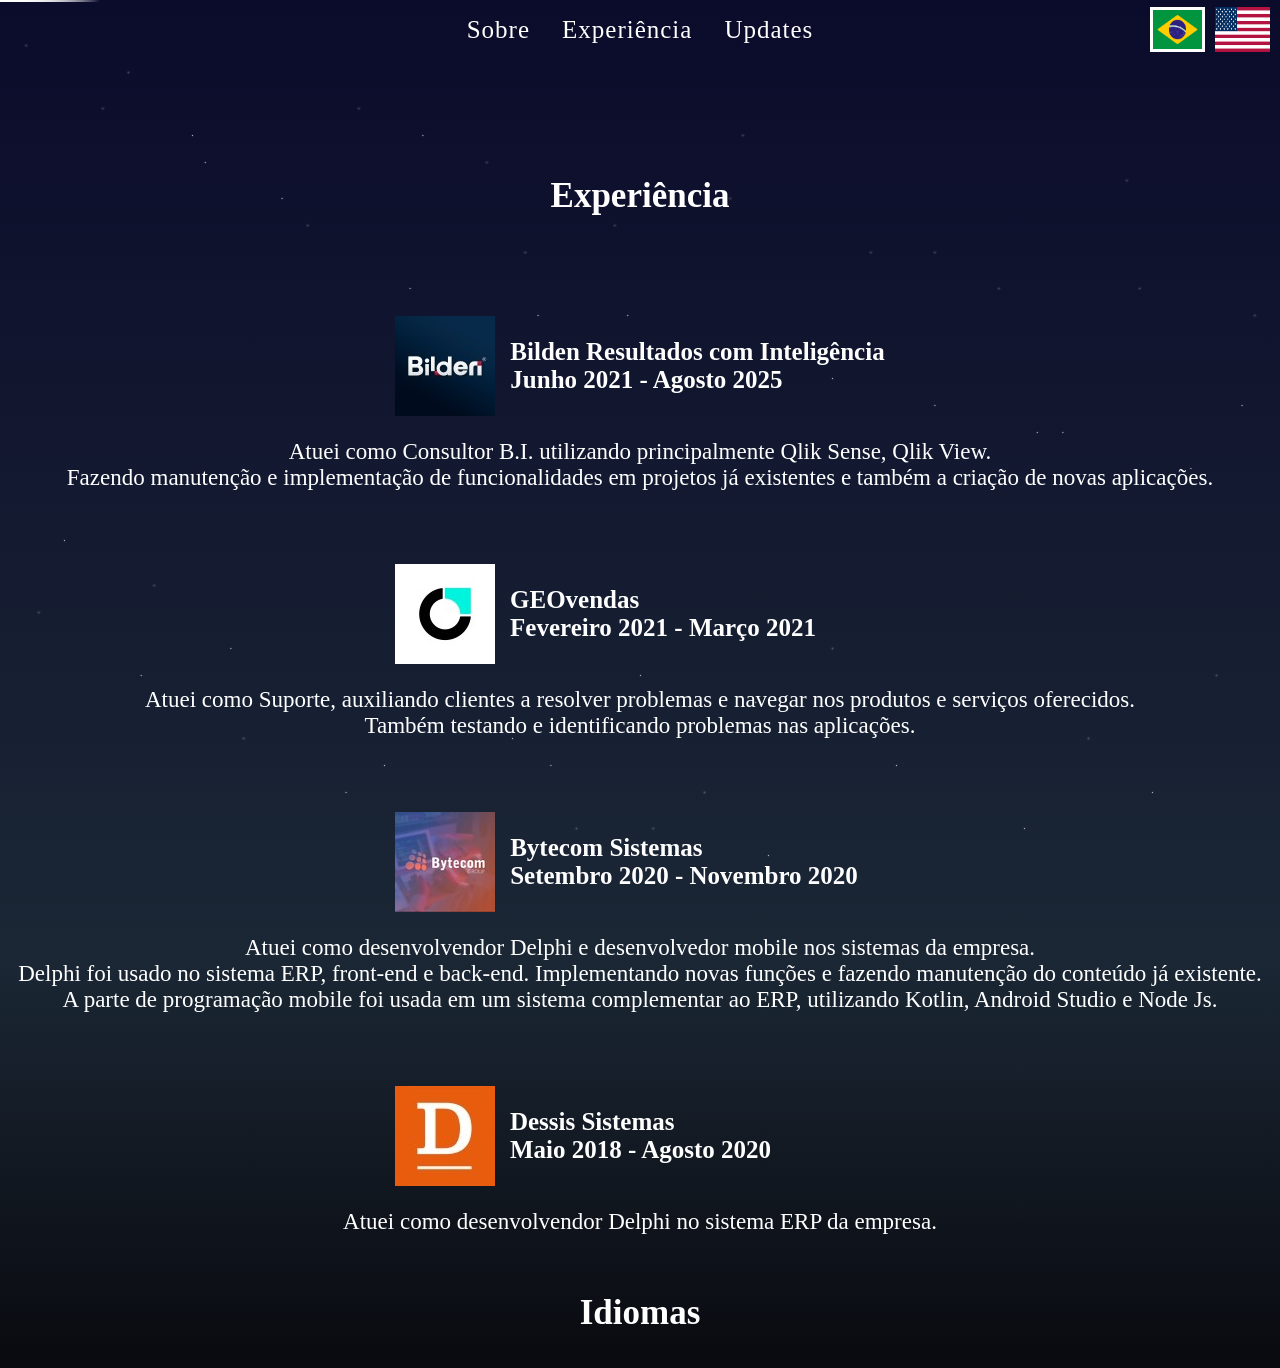
==== Experience.html @ 4275b3f9 "Ajustando nomenclaturas, implementando funções, ajuste de tradução" ====
<!DOCTYPE html>
<html lang="en">
<head>
    <meta charset="UTF-8">
    <meta name="viewport" content="width=device-width, initial-scale=1.0">
    <link rel="stylesheet" href="src/css/Main.css">
    <title>Experience</title>
</head>
<body class="ExperienceBody">
    <div class="Site">
        <div class="stars"></div>
        <div class="shooting-star"></div>
        <div class="shooting-star"></div>
        <div class="shooting-star"></div>
        <div class="shooting-star"></div>
        <div class="shooting-star"></div>
        
        <header class="ExperienceHeader">
            <div class="ExperienceMenu">
                <!-- Somente em TESTES usar o nome do arquivo.HTML -->
                <!-- Em PRD usar ./ para o index e ./Nome para os demais -->
                <div class="IndexTxtMenu"> <a href="./"> Sobre </a> </div>
                <div class="IndexTxtMenu"> <a href="./Experience.html"> Experiência </a> </div>
                <div class="IndexTxtMenu"> <a> Updates </a> </div>
            </div>
            <div class="IconContainer">
            <input type="image" src="images/BrasilIcon.png" onclick="setLanguage('pt')" class="MenuIcon" id="BrazilIcon"/>
            <input type="image" src="images/EUAIcon.png" onclick="setLanguage('en')" class="MenuIcon" id="UsaIcon"/>
            </div>
        </header>

        <main class="ExperienceMain">
            <div class="ExperienceTitle-P"> <p> Experiência </p> </div>
            <div class="ExperienceBildenContainer">
                <div class="ImageBilden"> <img src="images/BildenNegociosLogo.jpg" alt="Logo empresa Bilden"></div>
                <div class="TextBilden"> Bilden Resultados com Inteligência <br>
                    Junho 2021 - Agosto 2025
                </div>
            </div>
            <div class="InfoBildenContainer">
                <p> 
                    Atuei como Consultor B.I. utilizando principalmente Qlik Sense, Qlik View. <br>
                    Fazendo manutenção e implementação de funcionalidades em projetos já existentes e também a criação de novas aplicações.
                </p>
            </div>

            <div class="ExperienceGEOvendasContainer">
                <div class="ImageGEOvendas"> <img src="images/GEOvendas.jpg" alt="Logo empresa IbTech"> </div>
                <div class="TextGEOvendas"> GEOvendas <br>
                    Fevereiro 2021 - Março 2021
                </div>
            </div>
            <div class="InfoGEOvendasContainer">
                <p>
                    Atuei como Suporte, auxiliando clientes a resolver problemas e navegar nos produtos e serviços oferecidos. <br>
                    Também testando e identificando problemas nas aplicações.
                </p>
            </div>

            <div class="ExperienceBytecomContainer">
                <div class="ImageBytecom"> <img src="images/BytecomLogo.jpg" alt="Logo empresa Bytecom sistemas"> </div>
                <div class="TextBytecom"> Bytecom Sistemas <br>
                    Setembro 2020 - Novembro 2020
                </div>
            </div>
            <div class="InfoBytecomContainer">
                <p>
                    Atuei como desenvolvendor Delphi e desenvolvedor mobile nos sistemas da empresa. <br>
                    Delphi foi usado no sistema ERP, front-end e back-end. Implementando novas funções e fazendo manutenção do conteúdo já existente. <br>
                    A parte de programação mobile foi usada em um sistema complementar ao ERP, utilizando Kotlin, Android Studio e Node Js.
                </p>
            </div>

            <div class="ExperienceDessisContainer">
                <div class="ImageDessis"> <img src="images/DessisLogo.jpg" alt="Logo empresa Dessis sistemas"> </div>
                <div class="TextDessis"> Dessis Sistemas <br>
                    Maio 2018 - Agosto 2020
                </div>
            </div>
            <div class="InfoDessisContainer">
                <p>
                    Atuei como desenvolvendor Delphi no sistema ERP da empresa. <br>
                </p>
            </div>

            <div class="ExperienceTitle-P"> <p> Idiomas </p> </div>

        </main>
        <script src="Functions.js"></script>
    </div>
</body>
</html>
---- src/css/Main.css ----
*{
  box-sizing: border-box;
  border: 0;
  padding: 0;
  outline: 0;
}

.Site {
    min-height: 100dvh;
    display: grid;
    grid-template-rows: auto 1fr auto;
    grid-template-columns: minmax(0, 1fr);
}

.IndexBody {
    min-height: 100vh;
    background: linear-gradient(to bottom, #0b0b2b, #1b2735 70%, #090a0f);
    margin: 0;
    padding: 0;
    overflow: hidden;
}

.stars {
  width: 1px;
  height: 1px;
  position: absolute;
  background: white;
  box-shadow: 2vw 5vh 2px white, 10vw 8vh 2px white, 15vw 15vh 1px white,
    22vw 22vh 1px white, 28vw 12vh 2px white, 32vw 32vh 1px white,
    38vw 18vh 2px white, 42vw 35vh 1px white, 48vw 25vh 2px white,
    53vw 42vh 1px white, 58vw 15vh 2px white, 63vw 38vh 1px white,
    68vw 28vh 2px white, 73vw 45vh 1px white, 78vw 32vh 2px white,
    83vw 48vh 1px white, 88vw 20vh 2px white, 93vw 52vh 1px white,
    98vw 35vh 2px white, 5vw 60vh 1px white, 12vw 65vh 2px white,
    18vw 72vh 1px white, 25vw 78vh 2px white, 30vw 85vh 1px white,
    35vw 68vh 2px white, 40vw 82vh 1px white, 45vw 92vh 2px white,
    50vw 75vh 1px white, 55vw 88vh 2px white, 60vw 95vh 1px white,
    65vw 72vh 2px white, 70vw 85vh 1px white, 75vw 78vh 2px white,
    80vw 92vh 1px white, 85vw 82vh 2px white, 90vw 88vh 1px white,
    95vw 75vh 2px white;
  animation: twinkle 8s infinite linear;
}

.shooting-star {
  position: absolute;
  width: 100px;
  height: 2px;
  background: linear-gradient(90deg, white, transparent);
  animation: shoot 3s infinite ease-in;
}

.shooting-star:nth-child(1) {
  top: 20%;
  left: -100px;
  animation-delay: 0s;
}

.shooting-star:nth-child(2) {
  top: 35%;
  left: -100px;
  animation-delay: 1s;
}

.shooting-star:nth-child(3) {
  top: 50%;
  left: -100px;
  animation-delay: 2s;
}

@keyframes twinkle {
  0%,
  100% {
    opacity: 0.8;
  }
  50% {
    opacity: 0.4;
  }
}

@keyframes shoot {
  0% {
    transform: translateX(0) translateY(0) rotate(25deg);
    opacity: 1;
  }
  100% {
    transform: translateX(120vw) translateY(50vh) rotate(25deg);
    opacity: 0;
  }
}

/* Additional twinkling stars with different animation timing */
.stars::after {
  content: "";
  position: absolute;
  width: 1px;
  height: 1px;
  background: white;
  box-shadow: 8vw 12vh 2px white, 16vw 18vh 1px white, 24vw 25vh 2px white,
    33vw 15vh 1px white, 41vw 28vh 2px white, 49vw 35vh 1px white,
    57vw 22vh 2px white, 65vw 42vh 1px white, 73vw 28vh 2px white,
    81vw 48vh 1px white, 89vw 32vh 2px white, 97vw 45vh 1px white,
    3vw 68vh 2px white, 11vw 75vh 1px white, 19vw 82vh 2px white,
    27vw 88vh 1px white, 35vw 72vh 2px white, 43vw 85vh 1px white,
    51vw 92vh 2px white, 59vw 78vh 1px white;
  animation: twinkle 6s infinite linear reverse;
}

.IndexMenu {
    display: flex;
    justify-content: center;
    column-gap: 2px;
    height: 100%;
    margin-top: 0px;
    font-family: Georgia, 'Times New Roman', Times, serif;
}

a {
  text-decoration: none;
  color: white;
}

.IndexTxtMenu {
    color: white;
    font-weight: 500;
    font-size: 25px;
    margin-top: auto;
    margin-bottom: auto;
    letter-spacing: 1px;
    padding: 15px;
    position: relative;
    line-height: 1.2;
}

.IndexTxtMenu::after,
.IndexTxtMenu::before {
  content: '';
  position: absolute;
  width: 100%;
  height: 2px;
  background: linear-gradient(to right, #fff, #fff);
  bottom: 5px;
  left: 0;
  transform: scaleX(0);
  transform-origin: right;
  transition: transform 0.4s ease-out;
}

.IndexTxtMenu::before {
  top: 5px;
  transform-origin: left;
}

.IndexTxtMenu:hover::after,
.IndexTxtMenu:hover::before {
  transform: scaleX(1);
}

.IconContainer {
  display: flex;
  justify-content: flex-end;
  margin-top: -49px;
}

.MenuIcon {
  height: 45px;
  width: 55px;
  margin-right: 10px;
}

.IndexTxtMain {
    color: white;
    text-align: center;
}

.IndexMain {
  margin-top: 85px;
}

.IndexP-Name {
  font-size: 35px;
  font-weight: bold;
  font-family: Georgia, 'Times New Roman', Times, serif;
}

.IndexP-About {
  font-size: 25px;
  font-family: Georgia, 'Times New Roman', Times, serif;
}

.pre-line-text {
  white-space: pre-line;
}

.BorderLangIcon {
  border: 3px solid white;
}

@keyframes neonFlicker {
  0%, 100% {
    text-shadow: 0 0 5px white, 0 0 10px white, 0 0 15px gray, 0 0 20px gray, 0 0 25px gray, 0 0 30px gray, 0 0 35px gray;
  }
  50% {
    text-shadow: 0 0 5px white, 0 0 10px white, 0 0 15px gray, 0 0 20px gray, 0 0 25px gray, 0 0 30px gray, 0 0 35px gray, 0 0 40px gray, 0 0 50px gray, 0 0 75px gray;
  }
}

.IndexTxtFooter {
    display: flex;
    justify-content: center;
    color: white;
    font-weight: 500;
    font-size: 16px;
    letter-spacing: 1px;
    padding: 2px;
    font-family: Georgia, 'Times New Roman', Times, serif;
}

/* Experience */

.ExperienceBody {
    min-height: 100vh;
    background: linear-gradient(to bottom, #0b0b2b, #1b2735 70%, #090a0f);
    margin: 0;
    padding: 0;
    overflow-y: scroll;
    overflow-x: hidden;
}

.ExperienceMenu {
    display: flex;
    justify-content: center;
    column-gap: 2px;
    height: 100%;
    margin-top: 0px;
    font-family: Georgia, 'Times New Roman', Times, serif;
}

.ExperienceMain {
  margin-top: 85px;
}

.ExperienceTxtMain {
    color: white;
    text-align: center;
}

.ExperienceTitle-P {
  color: white;
  text-align: center;
  font-size: 35px;
  font-weight: bold;
  font-family: Georgia, 'Times New Roman', Times, serif;
}

.ExperienceBildenContainer {
  display: flex;
  justify-content: center;
  height: 100px;
  margin-top: 100px;
}

.ImageBilden {
  margin-right: 15px;
}

.TextBilden {
  color: white;
  font-size: 25px;
  font-weight: bold;
  align-self: center;
}

.InfoBildenContainer {
  color: white;
  display: flex;
  justify-content: center;
  font-size: 23px;
  text-align: center;
}

.ExperienceGEOvendasContainer {
  display: flex;
  justify-content: center;
  height: 100px;
  margin-top: 50px;
}

.ImageGEOvendas {
  margin-right: 15px;
  margin-left: -69px;
}

.TextGEOvendas {
  color: white;
  font-size: 25px;
  font-weight: bold;
  align-self: center;
}

.InfoGEOvendasContainer {
  color: white;
  display: flex;
  justify-content: center;
  font-size: 23px;
  text-align: center;
}

.ExperienceBytecomContainer {
  display: flex;
  justify-content: center;
  height: 100px;
  margin-top: 50px;
}

.ImageBytecom {
  margin-right: 15px;
  margin-left: -27px;
}

.TextBytecom {
  color: white;
  font-size: 25px;
  font-weight: bold;
  align-self: center;
}

.InfoBytecomContainer {
  color: white;
  display: flex;
  justify-content: center;
  font-size: 23px;
  text-align: center;
}

.ExperienceDessisContainer {
  display: flex;
  justify-content: center;
  height: 100px;
  margin-top: 50px; 
}

.ImageDessis {
  margin-right: 15px;
  margin-left: -114px;
}

.TextDessis {
  color: white;
  font-size: 25px;
  font-weight: bold;
  align-self: center; 
}

.InfoDessisContainer {
  color: white;
  display: flex;
  justify-content: center;
  font-size: 23px;
  text-align: center;
}
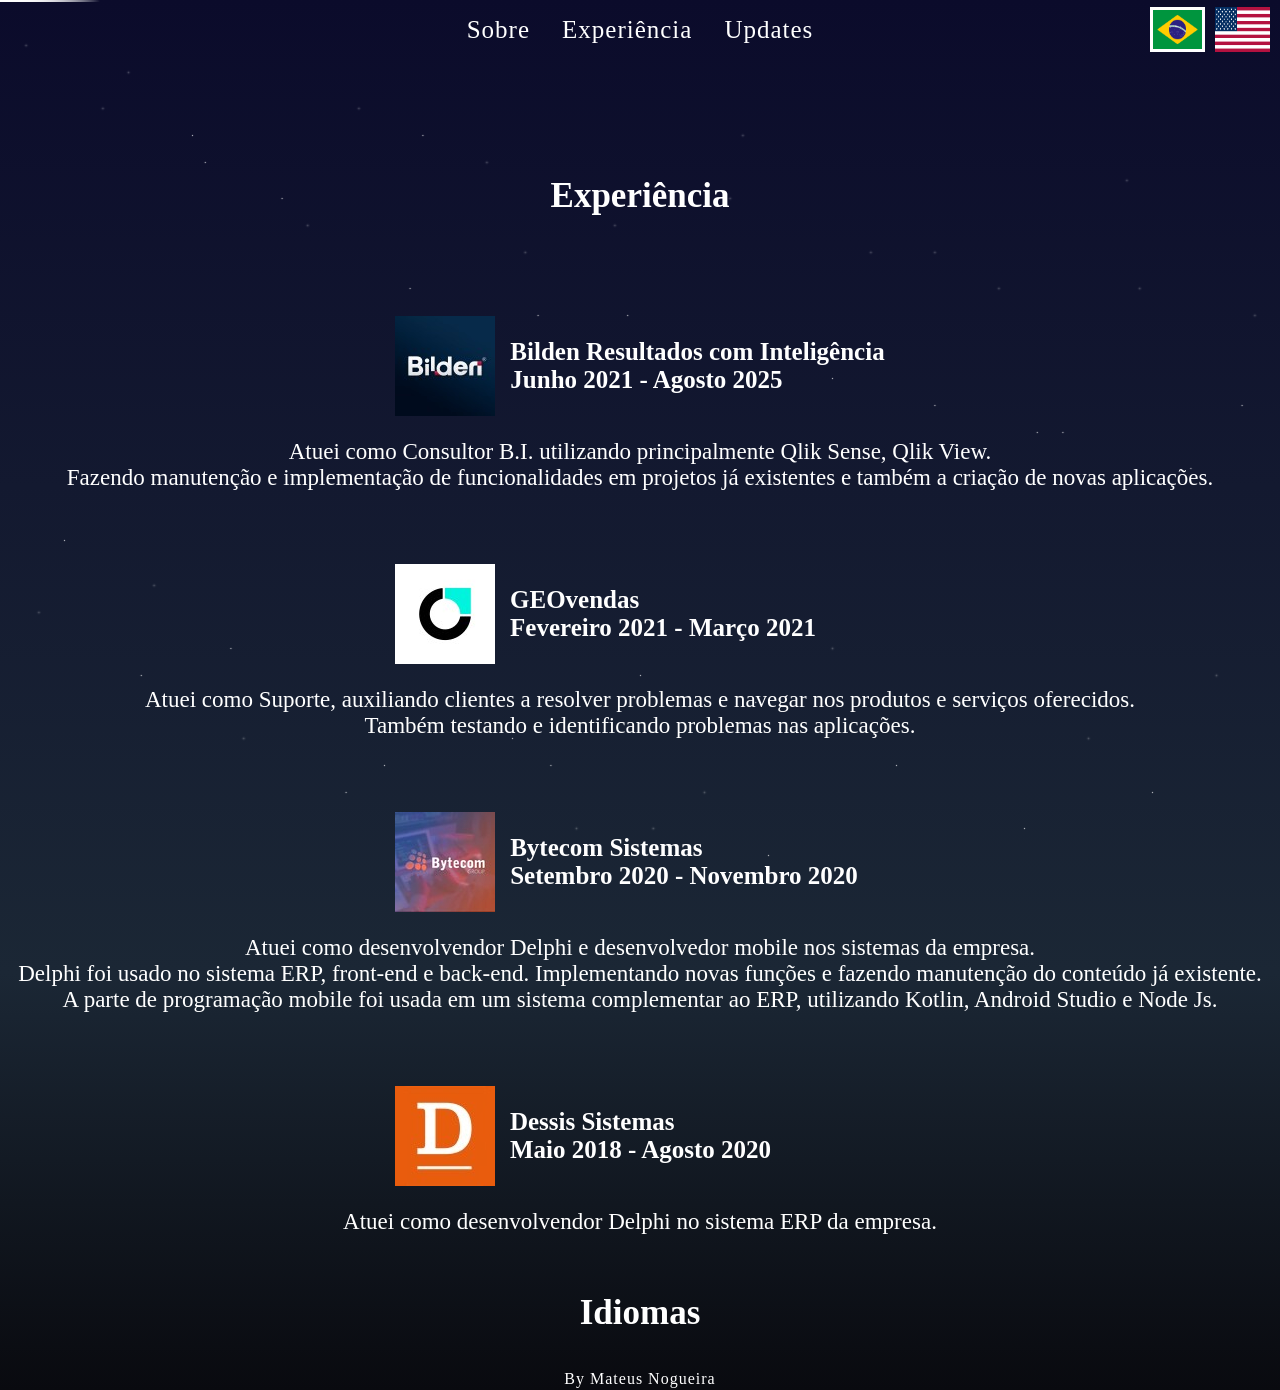
==== commit 71a01c97: "Inclusão nova página, pequenos ajustes gerais" ====
--- a/Experience.html
+++ b/Experience.html
@@ -21,7 +21,7 @@
                 <!-- Em PRD usar ./ para o index e ./Nome para os demais -->
                 <div class="IndexTxtMenu"> <a href="./"> Sobre </a> </div>
                 <div class="IndexTxtMenu"> <a href="./Experience.html"> Experiência </a> </div>
-                <div class="IndexTxtMenu"> <a> Updates </a> </div>
+                <div class="IndexTxtMenu"> <a href="./Updates.html"> Updates </a> </div>
             </div>
             <div class="IconContainer">
             <input type="image" src="images/BrasilIcon.png" onclick="setLanguage('pt')" class="MenuIcon" id="BrazilIcon"/>
@@ -86,6 +86,11 @@
             <div class="ExperienceTitle-P"> <p> Idiomas </p> </div>
 
         </main>
+
+        <footer class="IndexFooter">
+            <div class="IndexTxtFooter"> By Mateus Nogueira </div>
+        </footer>
+
         <script src="Functions.js"></script>
     </div>
 </body>
--- a/src/css/Main.css
+++ b/src/css/Main.css
@@ -357,4 +357,23 @@
   justify-content: center;
   font-size: 23px;
   text-align: center;
+}
+
+/* Updates */
+
+.UpdatesBody {
+    min-height: 100vh;
+    background: linear-gradient(to bottom, #0b0b2b, #1b2735 70%, #090a0f);
+    margin: 0;
+    padding: 0;
+    overflow: hidden;
+}
+
+.UpdatesMenu {
+    justify-content: center;
+    column-gap: 2px;
+    height: 100%;
+    margin-top: 0px;
+    font-family: Georgia, 'Times New Roman', Times, serif;
+    display: flex;
 }
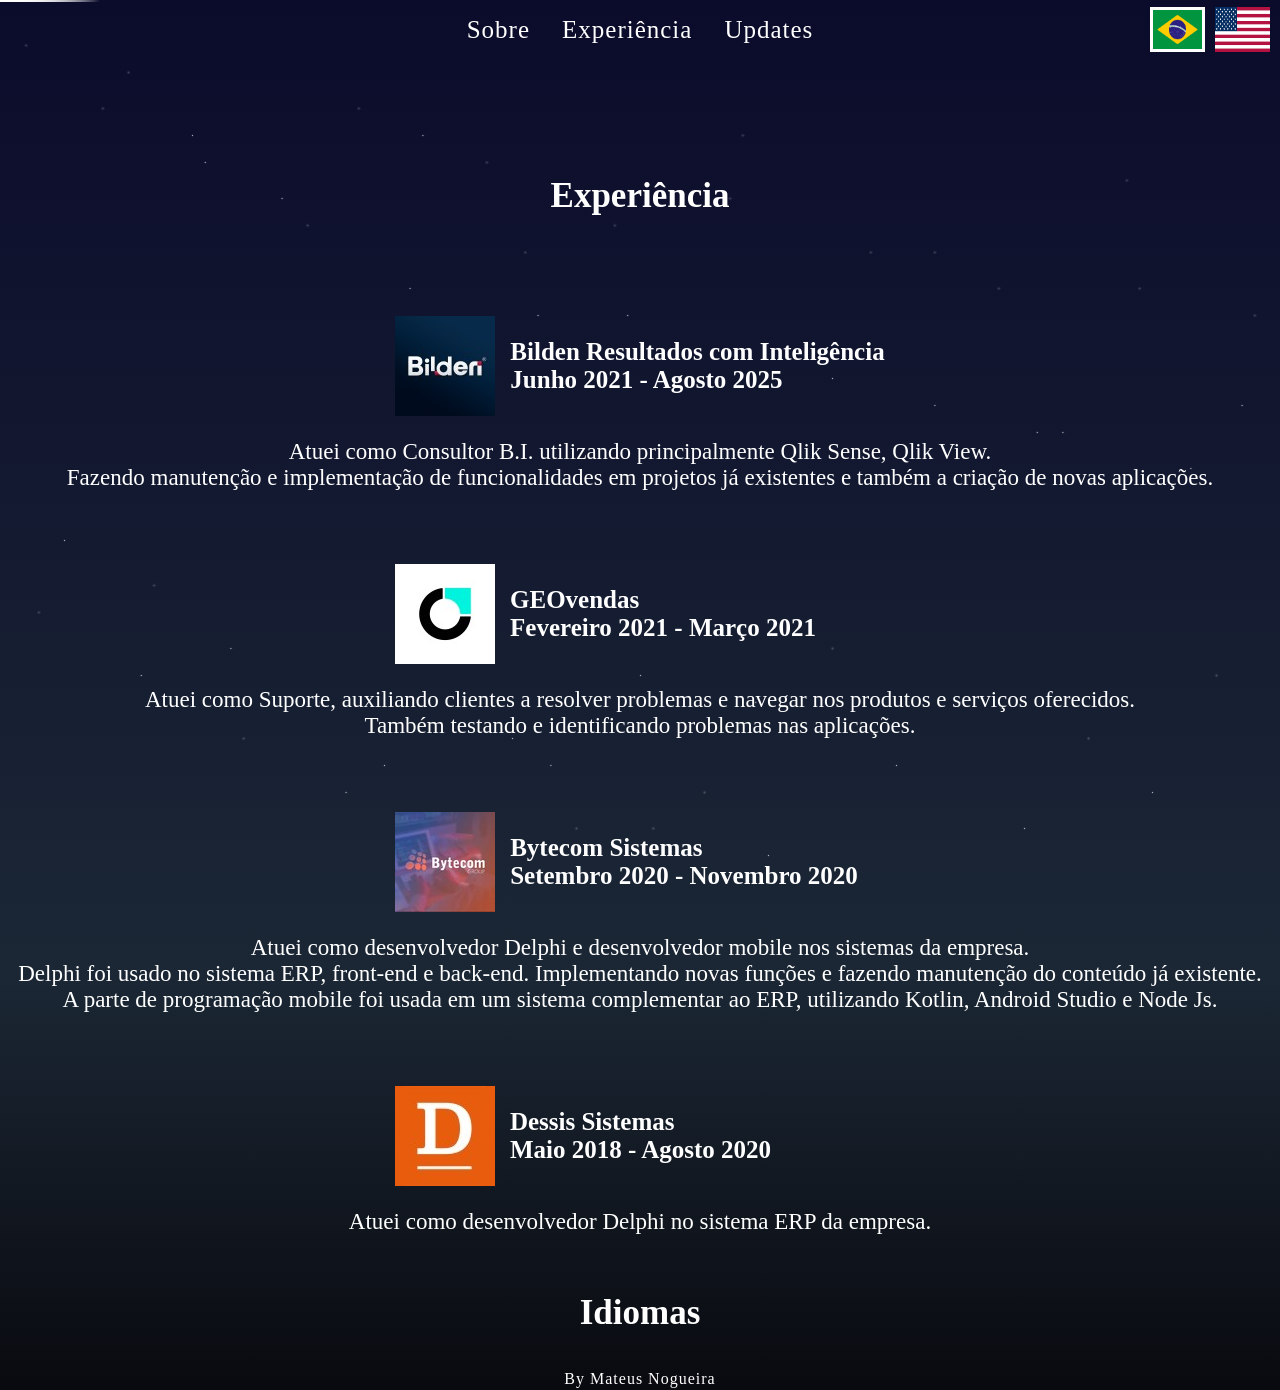
==== commit 772bef68: "Ajustes textos, ajuste traduções, redução de código" ====
--- a/Experience.html
+++ b/Experience.html
@@ -19,21 +19,21 @@
             <div class="ExperienceMenu">
                 <!-- Somente em TESTES usar o nome do arquivo.HTML -->
                 <!-- Em PRD usar ./ para o index e ./Nome para os demais -->
-                <div class="IndexTxtMenu"> <a href="./"> Sobre </a> </div>
-                <div class="IndexTxtMenu"> <a href="./Experience.html"> Experiência </a> </div>
-                <div class="IndexTxtMenu"> <a href="./Updates.html"> Updates </a> </div>
+                <div class="IndexTxtMenu"> <a data-i18n="index.abouttxt" href="./"></a> </div>
+                <div class="IndexTxtMenu"> <a data-i18n="index.experiencetxt" href="./Experience.html"></a> </div>
+                <div class="IndexTxtMenu"> <a data-i18n="index.updatestxt" href="./Updates.html"></a> </div>
             </div>
             <div class="IconContainer">
-            <input type="image" src="images/BrasilIcon.png" onclick="setLanguage('pt')" class="MenuIcon" id="BrazilIcon"/>
+            <input type="image" src="images/BrasilIcon.png" onclick="setLanguage('ptbr')" class="MenuIcon" id="BrazilIcon"/>
             <input type="image" src="images/EUAIcon.png" onclick="setLanguage('en')" class="MenuIcon" id="UsaIcon"/>
             </div>
         </header>
 
         <main class="ExperienceMain">
-            <div class="ExperienceTitle-P"> <p> Experiência </p> </div>
+            <div class="ExperienceTitle-P"> <p data-i18n="index.experiencetxt"></p> </div>
             <div class="ExperienceBildenContainer">
                 <div class="ImageBilden"> <img src="images/BildenNegociosLogo.jpg" alt="Logo empresa Bilden"></div>
-                <div class="TextBilden"> Bilden Resultados com Inteligência <br>
+                <div class="TextExperiences"> Bilden Resultados com Inteligência <br>
                     Junho 2021 - Agosto 2025
                 </div>
             </div>
@@ -46,7 +46,7 @@
 
             <div class="ExperienceGEOvendasContainer">
                 <div class="ImageGEOvendas"> <img src="images/GEOvendas.jpg" alt="Logo empresa IbTech"> </div>
-                <div class="TextGEOvendas"> GEOvendas <br>
+                <div class="TextExperiences"> GEOvendas <br>
                     Fevereiro 2021 - Março 2021
                 </div>
             </div>
@@ -59,13 +59,13 @@
 
             <div class="ExperienceBytecomContainer">
                 <div class="ImageBytecom"> <img src="images/BytecomLogo.jpg" alt="Logo empresa Bytecom sistemas"> </div>
-                <div class="TextBytecom"> Bytecom Sistemas <br>
+                <div class="TextExperiences"> Bytecom Sistemas <br>
                     Setembro 2020 - Novembro 2020
                 </div>
             </div>
             <div class="InfoBytecomContainer">
                 <p>
-                    Atuei como desenvolvendor Delphi e desenvolvedor mobile nos sistemas da empresa. <br>
+                    Atuei como desenvolvedor Delphi e desenvolvedor mobile nos sistemas da empresa. <br>
                     Delphi foi usado no sistema ERP, front-end e back-end. Implementando novas funções e fazendo manutenção do conteúdo já existente. <br>
                     A parte de programação mobile foi usada em um sistema complementar ao ERP, utilizando Kotlin, Android Studio e Node Js.
                 </p>
@@ -73,13 +73,13 @@
 
             <div class="ExperienceDessisContainer">
                 <div class="ImageDessis"> <img src="images/DessisLogo.jpg" alt="Logo empresa Dessis sistemas"> </div>
-                <div class="TextDessis"> Dessis Sistemas <br>
+                <div class="TextExperiences"> Dessis Sistemas <br>
                     Maio 2018 - Agosto 2020
                 </div>
             </div>
             <div class="InfoDessisContainer">
                 <p>
-                    Atuei como desenvolvendor Delphi no sistema ERP da empresa. <br>
+                    Atuei como desenvolvedor Delphi no sistema ERP da empresa. <br>
                 </p>
             </div>
 
--- a/src/css/Main.css
+++ b/src/css/Main.css
@@ -24,20 +24,20 @@
   width: 1px;
   height: 1px;
   position: absolute;
-  background: white;
-  box-shadow: 2vw 5vh 2px white, 10vw 8vh 2px white, 15vw 15vh 1px white,
-    22vw 22vh 1px white, 28vw 12vh 2px white, 32vw 32vh 1px white,
-    38vw 18vh 2px white, 42vw 35vh 1px white, 48vw 25vh 2px white,
-    53vw 42vh 1px white, 58vw 15vh 2px white, 63vw 38vh 1px white,
-    68vw 28vh 2px white, 73vw 45vh 1px white, 78vw 32vh 2px white,
-    83vw 48vh 1px white, 88vw 20vh 2px white, 93vw 52vh 1px white,
-    98vw 35vh 2px white, 5vw 60vh 1px white, 12vw 65vh 2px white,
-    18vw 72vh 1px white, 25vw 78vh 2px white, 30vw 85vh 1px white,
-    35vw 68vh 2px white, 40vw 82vh 1px white, 45vw 92vh 2px white,
-    50vw 75vh 1px white, 55vw 88vh 2px white, 60vw 95vh 1px white,
-    65vw 72vh 2px white, 70vw 85vh 1px white, 75vw 78vh 2px white,
-    80vw 92vh 1px white, 85vw 82vh 2px white, 90vw 88vh 1px white,
-    95vw 75vh 2px white;
+  background: #fff;
+  box-shadow: 2vw 5vh 2px #fff, 10vw 8vh 2px #fff, 15vw 15vh 1px #fff,
+    22vw 22vh 1px #fff, 28vw 12vh 2px #fff, 32vw 32vh 1px #fff,
+    38vw 18vh 2px #fff, 42vw 35vh 1px #fff, 48vw 25vh 2px #fff,
+    53vw 42vh 1px #fff, 58vw 15vh 2px #fff, 63vw 38vh 1px #fff,
+    68vw 28vh 2px #fff, 73vw 45vh 1px #fff, 78vw 32vh 2px #fff,
+    83vw 48vh 1px #fff, 88vw 20vh 2px #fff, 93vw 52vh 1px #fff,
+    98vw 35vh 2px #fff, 5vw 60vh 1px #fff, 12vw 65vh 2px #fff,
+    18vw 72vh 1px #fff, 25vw 78vh 2px #fff, 30vw 85vh 1px #fff,
+    35vw 68vh 2px #fff, 40vw 82vh 1px #fff, 45vw 92vh 2px #fff,
+    50vw 75vh 1px #fff, 55vw 88vh 2px #fff, 60vw 95vh 1px #fff,
+    65vw 72vh 2px #fff, 70vw 85vh 1px #fff, 75vw 78vh 2px #fff,
+    80vw 92vh 1px #fff, 85vw 82vh 2px #fff, 90vw 88vh 1px #fff,
+    95vw 75vh 2px #fff;
   animation: twinkle 8s infinite linear;
 }
 
@@ -45,7 +45,7 @@
   position: absolute;
   width: 100px;
   height: 2px;
-  background: linear-gradient(90deg, white, transparent);
+  background: linear-gradient(90deg, #fff, transparent);
   animation: shoot 3s infinite ease-in;
 }
 
@@ -94,14 +94,14 @@
   position: absolute;
   width: 1px;
   height: 1px;
-  background: white;
-  box-shadow: 8vw 12vh 2px white, 16vw 18vh 1px white, 24vw 25vh 2px white,
-    33vw 15vh 1px white, 41vw 28vh 2px white, 49vw 35vh 1px white,
-    57vw 22vh 2px white, 65vw 42vh 1px white, 73vw 28vh 2px white,
-    81vw 48vh 1px white, 89vw 32vh 2px white, 97vw 45vh 1px white,
-    3vw 68vh 2px white, 11vw 75vh 1px white, 19vw 82vh 2px white,
-    27vw 88vh 1px white, 35vw 72vh 2px white, 43vw 85vh 1px white,
-    51vw 92vh 2px white, 59vw 78vh 1px white;
+  background: #fff;
+  box-shadow: 8vw 12vh 2px #fff, 16vw 18vh 1px #fff, 24vw 25vh 2px #fff,
+    33vw 15vh 1px #fff, 41vw 28vh 2px #fff, 49vw 35vh 1px #fff,
+    57vw 22vh 2px #fff, 65vw 42vh 1px #fff, 73vw 28vh 2px #fff,
+    81vw 48vh 1px #fff, 89vw 32vh 2px #fff, 97vw 45vh 1px #fff,
+    3vw 68vh 2px #fff, 11vw 75vh 1px #fff, 19vw 82vh 2px #fff,
+    27vw 88vh 1px #fff, 35vw 72vh 2px #fff, 43vw 85vh 1px #fff,
+    51vw 92vh 2px #fff, 59vw 78vh 1px #fff;
   animation: twinkle 6s infinite linear reverse;
 }
 
@@ -116,11 +116,11 @@
 
 a {
   text-decoration: none;
-  color: white;
+  color: #fff;
 }
 
 .IndexTxtMenu {
-    color: white;
+    color: #fff;
     font-weight: 500;
     font-size: 25px;
     margin-top: auto;
@@ -168,7 +168,7 @@
 }
 
 .IndexTxtMain {
-    color: white;
+    color: #fff;
     text-align: center;
 }
 
@@ -192,22 +192,22 @@
 }
 
 .BorderLangIcon {
-  border: 3px solid white;
+  border: 3px solid #fff;
 }
 
 @keyframes neonFlicker {
   0%, 100% {
-    text-shadow: 0 0 5px white, 0 0 10px white, 0 0 15px gray, 0 0 20px gray, 0 0 25px gray, 0 0 30px gray, 0 0 35px gray;
+    text-shadow: 0 0 5px #fff, 0 0 10px #fff, 0 0 15px gray, 0 0 20px gray, 0 0 25px gray, 0 0 30px gray, 0 0 35px gray;
   }
   50% {
-    text-shadow: 0 0 5px white, 0 0 10px white, 0 0 15px gray, 0 0 20px gray, 0 0 25px gray, 0 0 30px gray, 0 0 35px gray, 0 0 40px gray, 0 0 50px gray, 0 0 75px gray;
+    text-shadow: 0 0 5px #fff, 0 0 10px #fff, 0 0 15px gray, 0 0 20px gray, 0 0 25px gray, 0 0 30px gray, 0 0 35px gray, 0 0 40px gray, 0 0 50px gray, 0 0 75px gray;
   }
 }
 
 .IndexTxtFooter {
     display: flex;
     justify-content: center;
-    color: white;
+    color: #fff;
     font-weight: 500;
     font-size: 16px;
     letter-spacing: 1px;
@@ -240,38 +240,38 @@
 }
 
 .ExperienceTxtMain {
-    color: white;
+    color: #fff;
     text-align: center;
 }
 
 .ExperienceTitle-P {
-  color: white;
+  color: #fff;
   text-align: center;
   font-size: 35px;
   font-weight: bold;
   font-family: Georgia, 'Times New Roman', Times, serif;
 }
 
-.ExperienceBildenContainer {
-  display: flex;
-  justify-content: center;
-  height: 100px;
-  margin-top: 100px;
-}
-
-.ImageBilden {
-  margin-right: 15px;
-}
-
-.TextBilden {
-  color: white;
+.TextExperiences {
+  color: #fff;
   font-size: 25px;
   font-weight: bold;
   align-self: center;
 }
 
+.ExperienceBildenContainer {
+  display: flex;
+  justify-content: center;
+  height: 100px;
+  margin-top: 100px;
+}
+
+.ImageBilden {
+  margin-right: 15px;
+}
+
 .InfoBildenContainer {
-  color: white;
+  color: #fff;
   display: flex;
   justify-content: center;
   font-size: 23px;
@@ -290,15 +290,8 @@
   margin-left: -69px;
 }
 
-.TextGEOvendas {
-  color: white;
-  font-size: 25px;
-  font-weight: bold;
-  align-self: center;
-}
-
 .InfoGEOvendasContainer {
-  color: white;
+  color: #fff;
   display: flex;
   justify-content: center;
   font-size: 23px;
@@ -317,15 +310,8 @@
   margin-left: -27px;
 }
 
-.TextBytecom {
-  color: white;
-  font-size: 25px;
-  font-weight: bold;
-  align-self: center;
-}
-
 .InfoBytecomContainer {
-  color: white;
+  color: #fff;
   display: flex;
   justify-content: center;
   font-size: 23px;
@@ -344,15 +330,8 @@
   margin-left: -114px;
 }
 
-.TextDessis {
-  color: white;
-  font-size: 25px;
-  font-weight: bold;
-  align-self: center; 
-}
-
 .InfoDessisContainer {
-  color: white;
+  color: #fff;
   display: flex;
   justify-content: center;
   font-size: 23px;
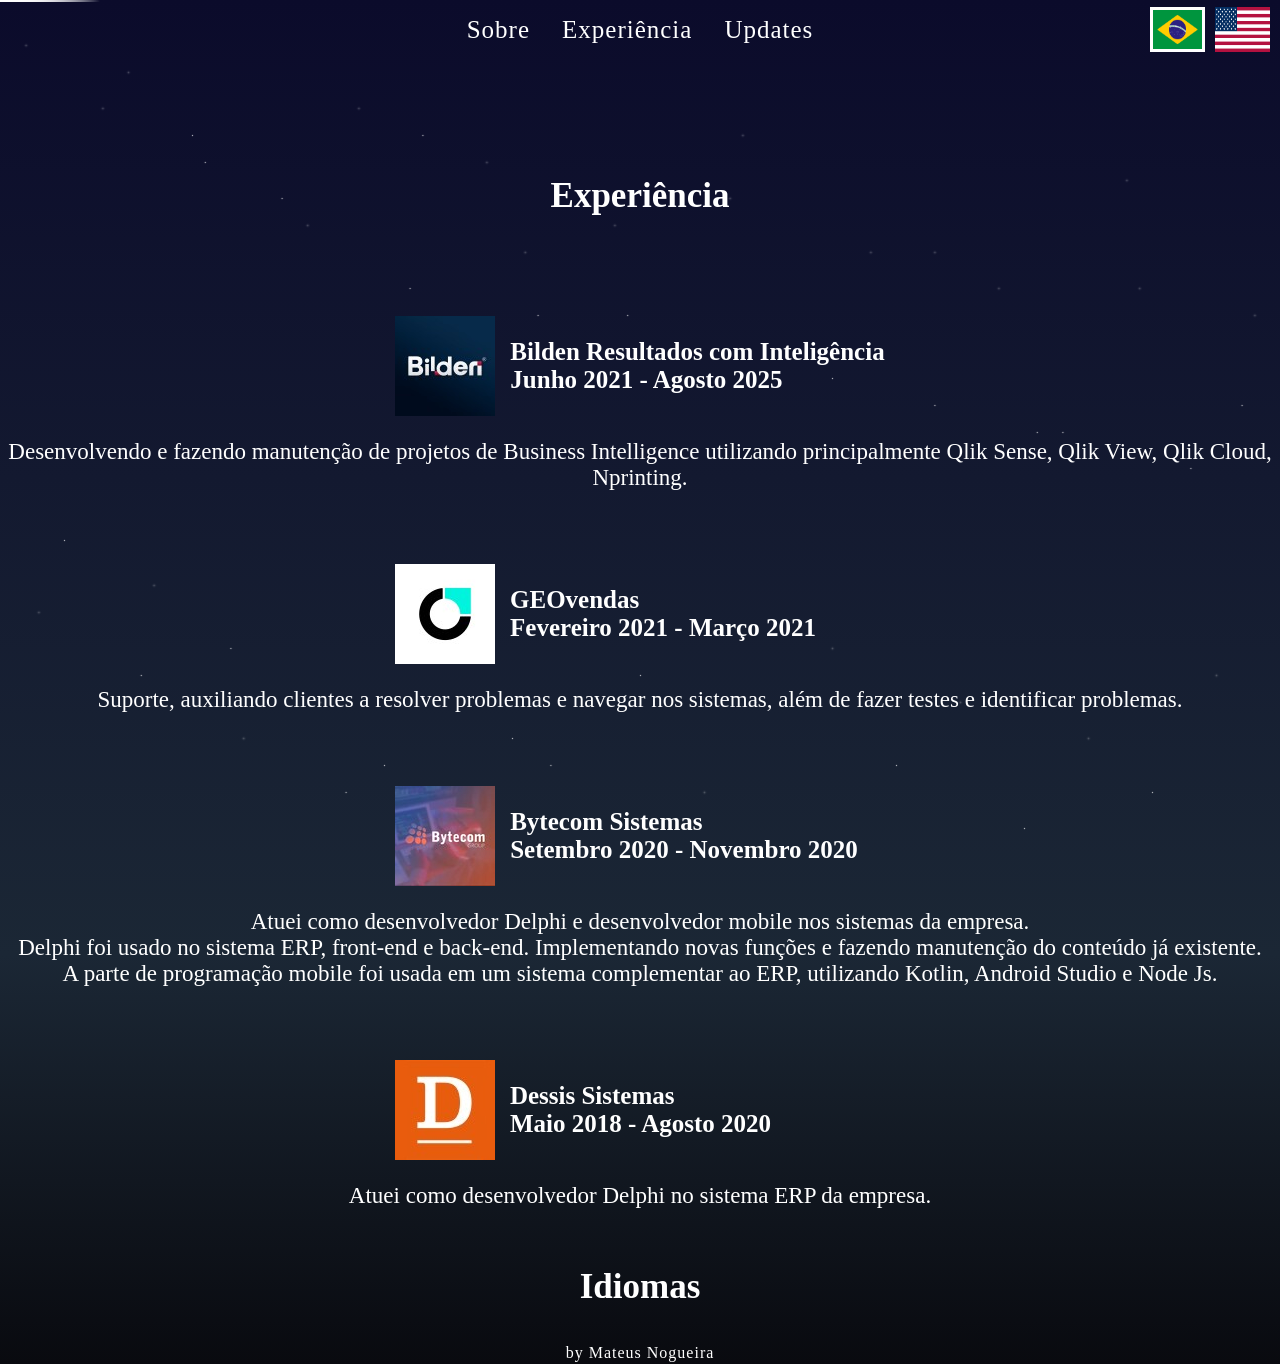
==== commit 92ae6ff1: "Melhoria no código, inclusão de traduções" ====
--- a/Experience.html
+++ b/Experience.html
@@ -24,8 +24,8 @@
                 <div class="IndexTxtMenu"> <a data-i18n="index.updatestxt" href="./Updates.html"></a> </div>
             </div>
             <div class="IconContainer">
-            <input type="image" src="images/BrasilIcon.png" onclick="setLanguage('ptbr')" class="MenuIcon" id="BrazilIcon"/>
-            <input type="image" src="images/EUAIcon.png" onclick="setLanguage('en')" class="MenuIcon" id="UsaIcon"/>
+                <input type="image" src="images/BrasilIcon.png" onclick="setLanguage('ptbr')" class="MenuIcon" id="BrazilIcon"/>
+                <input type="image" src="images/EUAIcon.png" onclick="setLanguage('en')" class="MenuIcon" id="UsaIcon"/>
             </div>
         </header>
 
@@ -33,29 +33,15 @@
             <div class="ExperienceTitle-P"> <p data-i18n="index.experiencetxt"></p> </div>
             <div class="ExperienceBildenContainer">
                 <div class="ImageBilden"> <img src="images/BildenNegociosLogo.jpg" alt="Logo empresa Bilden"></div>
-                <div class="TextExperiences"> Bilden Resultados com Inteligência <br>
-                    Junho 2021 - Agosto 2025
-                </div>
+                <div class="TextExperiences"> <p data-i18n="experience.txtbilden" class="pre-line-text"></p> </div>
             </div>
-            <div class="InfoBildenContainer">
-                <p> 
-                    Atuei como Consultor B.I. utilizando principalmente Qlik Sense, Qlik View. <br>
-                    Fazendo manutenção e implementação de funcionalidades em projetos já existentes e também a criação de novas aplicações.
-                </p>
-            </div>
+            <div class="InfoBildenContainer"> <p data-i18n="experience.infobilden" class="pre-line-text"></p> </div>
 
             <div class="ExperienceGEOvendasContainer">
                 <div class="ImageGEOvendas"> <img src="images/GEOvendas.jpg" alt="Logo empresa IbTech"> </div>
-                <div class="TextExperiences"> GEOvendas <br>
-                    Fevereiro 2021 - Março 2021
-                </div>
+                <div class="TextExperiences"> <p data-i18n="experience.txtgeovendas" class="pre-line-text"></p> </div>
             </div>
-            <div class="InfoGEOvendasContainer">
-                <p>
-                    Atuei como Suporte, auxiliando clientes a resolver problemas e navegar nos produtos e serviços oferecidos. <br>
-                    Também testando e identificando problemas nas aplicações.
-                </p>
-            </div>
+            <div class="InfoGEOvendasContainer"> <p data-i18n="experience.infogeovendas" class="pre-line-text"></p> </div>
 
             <div class="ExperienceBytecomContainer">
                 <div class="ImageBytecom"> <img src="images/BytecomLogo.jpg" alt="Logo empresa Bytecom sistemas"> </div>
@@ -88,7 +74,7 @@
         </main>
 
         <footer class="IndexFooter">
-            <div class="IndexTxtFooter"> By Mateus Nogueira </div>
+            <div data-i18n="footer.devname" class="IndexTxtFooter"></div>
         </footer>
 
         <script src="Functions.js"></script>
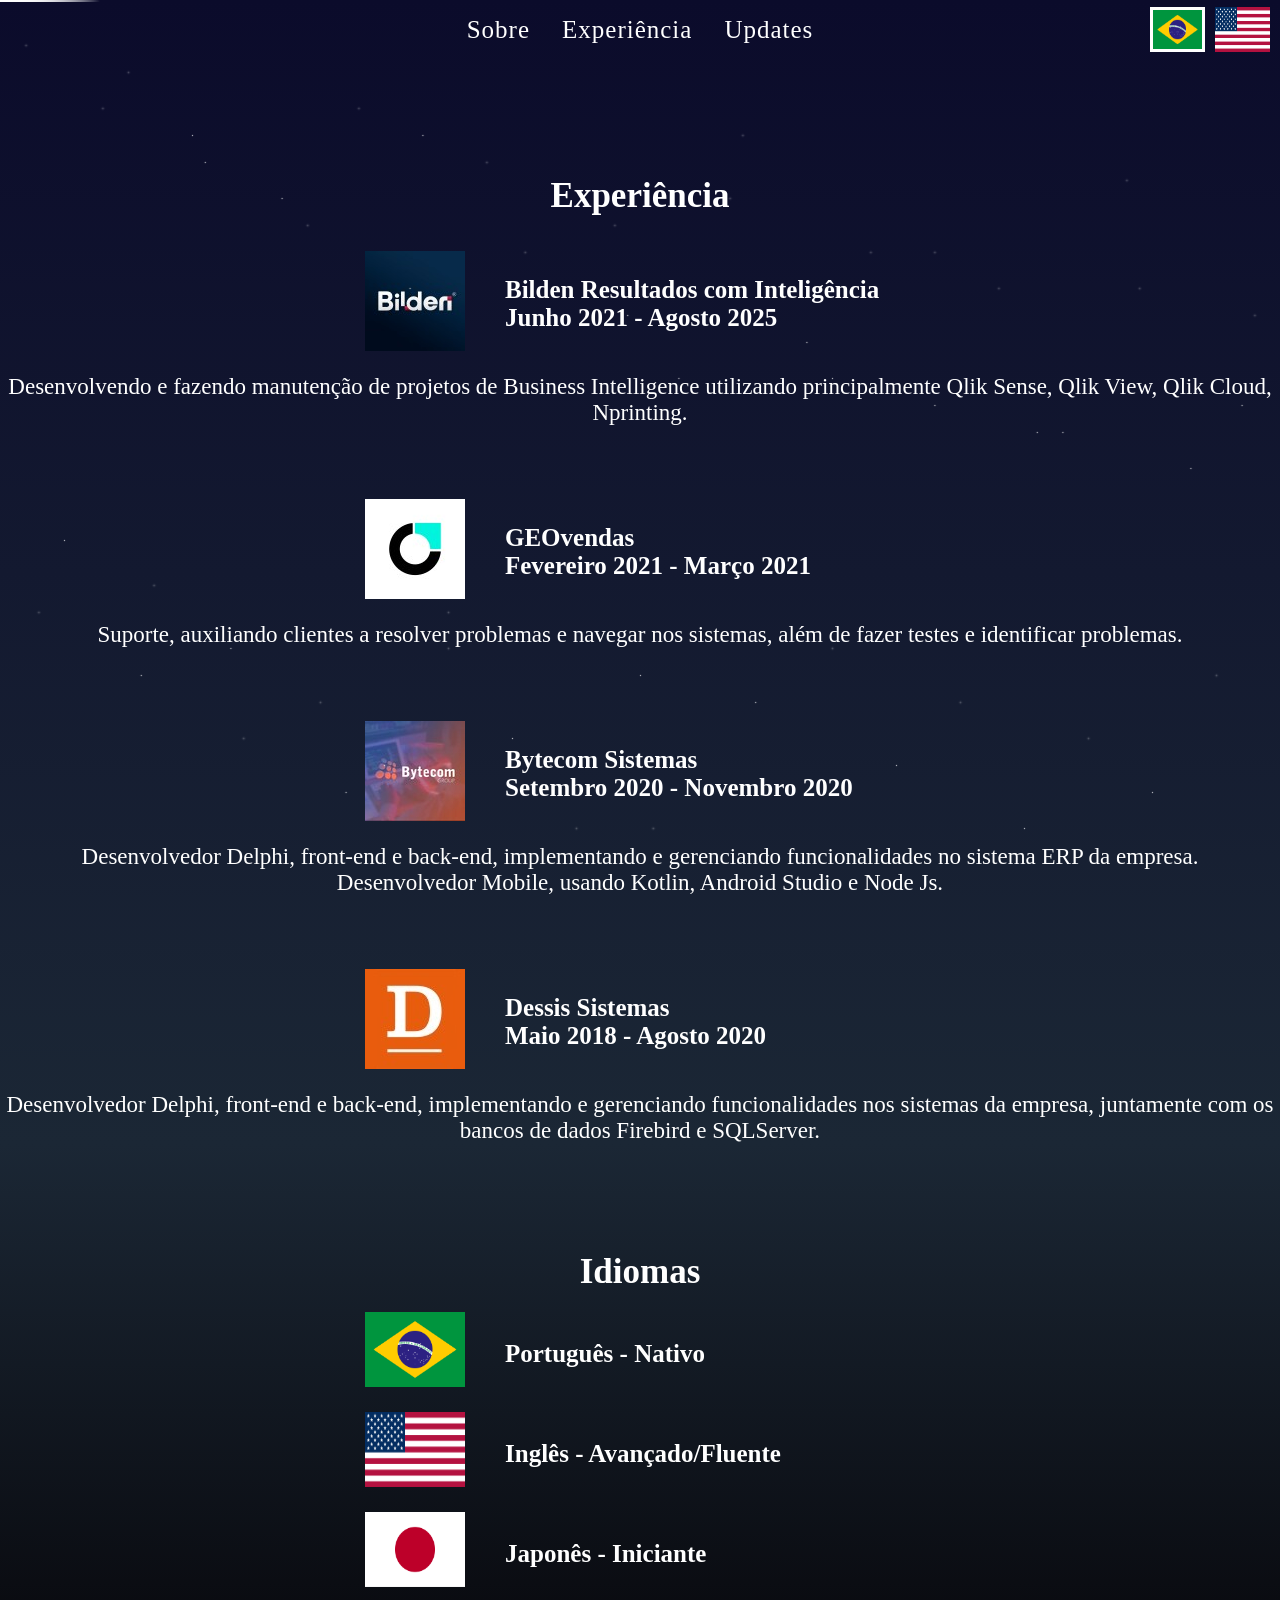
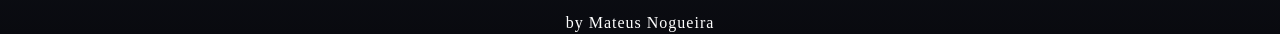
==== commit df99eb2d: "Melhoria css experience, inclusão de textos e traduções" ====
--- a/Experience.html
+++ b/Experience.html
@@ -19,18 +19,19 @@
             <div class="ExperienceMenu">
                 <!-- Somente em TESTES usar o nome do arquivo.HTML -->
                 <!-- Em PRD usar ./ para o index e ./Nome para os demais -->
-                <div class="IndexTxtMenu"> <a data-i18n="index.abouttxt" href="./"></a> </div>
-                <div class="IndexTxtMenu"> <a data-i18n="index.experiencetxt" href="./Experience.html"></a> </div>
-                <div class="IndexTxtMenu"> <a data-i18n="index.updatestxt" href="./Updates.html"></a> </div>
+                <div class="IndexTxtMenu"> <a data-i18n="site.abouttxt" href="./"></a> </div>
+                <div class="IndexTxtMenu"> <a data-i18n="site.experiencetxt" href="./Experience.html"></a> </div>
+                <div class="IndexTxtMenu"> <a data-i18n="site.updatestxt" href="./Updates.html"></a> </div>
             </div>
             <div class="IconContainer">
-                <input type="image" src="images/BrasilIcon.png" onclick="setLanguage('ptbr')" class="MenuIcon" id="BrazilIcon"/>
+                <input type="image" src="images/BrazilIcon.png" onclick="setLanguage('ptbr')" class="MenuIcon" id="BrazilIcon"/>
                 <input type="image" src="images/EUAIcon.png" onclick="setLanguage('en')" class="MenuIcon" id="UsaIcon"/>
             </div>
         </header>
 
         <main class="ExperienceMain">
-            <div class="ExperienceTitle-P"> <p data-i18n="index.experiencetxt"></p> </div>
+            <div class="ExperienceTitles"> <p data-i18n="site.experiencetxt"></p> </div>
+
             <div class="ExperienceBildenContainer">
                 <div class="ImageBilden"> <img src="images/BildenNegociosLogo.jpg" alt="Logo empresa Bilden"></div>
                 <div class="TextExperiences"> <p data-i18n="experience.txtbilden" class="pre-line-text"></p> </div>
@@ -45,31 +46,32 @@
 
             <div class="ExperienceBytecomContainer">
                 <div class="ImageBytecom"> <img src="images/BytecomLogo.jpg" alt="Logo empresa Bytecom sistemas"> </div>
-                <div class="TextExperiences"> Bytecom Sistemas <br>
-                    Setembro 2020 - Novembro 2020
-                </div>
+                <div class="TextExperiences"> <p data-i18n="experience.txtbytecom" class="pre-line-text"></p> </div>
             </div>
-            <div class="InfoBytecomContainer">
-                <p>
-                    Atuei como desenvolvedor Delphi e desenvolvedor mobile nos sistemas da empresa. <br>
-                    Delphi foi usado no sistema ERP, front-end e back-end. Implementando novas funções e fazendo manutenção do conteúdo já existente. <br>
-                    A parte de programação mobile foi usada em um sistema complementar ao ERP, utilizando Kotlin, Android Studio e Node Js.
-                </p>
-            </div>
+            <div class="InfoBytecomContainer"> <p data-i18n="experience.infobytecom" class="pre-line-text"></p> </div>
 
             <div class="ExperienceDessisContainer">
                 <div class="ImageDessis"> <img src="images/DessisLogo.jpg" alt="Logo empresa Dessis sistemas"> </div>
-                <div class="TextExperiences"> Dessis Sistemas <br>
-                    Maio 2018 - Agosto 2020
-                </div>
+                <div class="TextExperiences"> <p data-i18n="experience.txtdessis" class="pre-line-text"></p> </div>
             </div>
-            <div class="InfoDessisContainer">
-                <p>
-                    Atuei como desenvolvedor Delphi no sistema ERP da empresa. <br>
-                </p>
+            <div class="InfoDessisContainer"> <p data-i18n="experience.infodessis" class="pre-line-text"></p> </div>
+
+            <div data-i18n="experience.languagestxt" class="ExperienceTitles LanguagesSection"></div>
+
+            <div class="ExperienceLanguagesContainer">
+                <div> <img class="ExperiencelanguageIcons" src="images/BrazilIcon.png" alt="Brazil"> </div>
+                <div data-i18n="experience.languagetxtptbr" class="TextExperiences ExperiencelanguageTxt pre-line-text"></div>
             </div>
 
-            <div class="ExperienceTitle-P"> <p> Idiomas </p> </div>
+            <div class="ExperienceLanguagesContainer">
+                <div> <img class="ExperiencelanguageIcons" src="images/EUAIcon.png" alt="United States of America"> </div>
+                <div data-i18n="experience.languagetxtusa" class="TextExperiences ExperiencelanguageTxt pre-line-text"></div>
+            </div>
+
+            <div class="ExperienceLanguagesContainer">
+                <div> <img class="ExperiencelanguageIcons" src="images/JapanIcon.png" alt="Japan"> </div>
+                <div data-i18n="experience.languagetxtjapan" class="TextExperiences ExperiencelanguageTxt pre-line-text"></div>
+            </div>
 
         </main>
 
--- a/src/css/Main.css
+++ b/src/css/Main.css
@@ -244,12 +244,13 @@
     text-align: center;
 }
 
-.ExperienceTitle-P {
+.ExperienceTitles {
   color: #fff;
   text-align: center;
   font-size: 35px;
   font-weight: bold;
   font-family: Georgia, 'Times New Roman', Times, serif;
+  margin-bottom: 20px;
 }
 
 .TextExperiences {
@@ -260,10 +261,14 @@
 }
 
 .ExperienceBildenContainer {
-  display: flex;
-  justify-content: center;
-  height: 100px;
-  margin-top: 100px;
+  display: grid;
+  grid-template-columns: 120px 1fr;
+  grid-template-rows: auto auto;
+  gap: 10px 20px;
+  align-items: start;
+  max-width: 550px;
+  margin: 0 auto;
+  height: 100px;
 }
 
 .ImageBilden {
@@ -279,15 +284,19 @@
 }
 
 .ExperienceGEOvendasContainer {
-  display: flex;
-  justify-content: center;
+  display: grid;
+  grid-template-columns: 120px 1fr;
+  grid-template-rows: auto auto;
+  gap: 10px 20px;
+  align-items: start;
+  max-width: 550px;
+  margin: 0 auto;
   height: 100px;
   margin-top: 50px;
 }
 
 .ImageGEOvendas {
   margin-right: 15px;
-  margin-left: -69px;
 }
 
 .InfoGEOvendasContainer {
@@ -299,15 +308,19 @@
 }
 
 .ExperienceBytecomContainer {
-  display: flex;
-  justify-content: center;
+  display: grid;
+  grid-template-columns: 120px 1fr;
+  grid-template-rows: auto auto;
+  gap: 10px 20px;
+  align-items: start;
+  max-width: 550px;
+  margin: 0 auto;
   height: 100px;
   margin-top: 50px;
 }
 
 .ImageBytecom {
   margin-right: 15px;
-  margin-left: -27px;
 }
 
 .InfoBytecomContainer {
@@ -319,15 +332,19 @@
 }
 
 .ExperienceDessisContainer {
-  display: flex;
-  justify-content: center;
+  display: grid;
+  grid-template-columns: 120px 1fr;
+  grid-template-rows: auto auto;
+  gap: 10px 20px;
+  align-items: start;
+  max-width: 550px;
+  margin: 0 auto;
   height: 100px;
   margin-top: 50px; 
 }
 
 .ImageDessis {
   margin-right: 15px;
-  margin-left: -114px;
 }
 
 .InfoDessisContainer {
@@ -336,6 +353,28 @@
   justify-content: center;
   font-size: 23px;
   text-align: center;
+}
+
+.LanguagesSection {
+  margin-top: 85px;
+  margin-bottom: 20px;
+}
+
+.ExperienceLanguagesContainer {
+  display: grid;
+  grid-template-columns: 120px 1fr;
+  grid-template-rows: auto auto;
+  gap: 10px 20px;
+  align-items: start;
+  max-width: 550px;
+  margin: 0 auto;
+  height: 100px;
+}
+
+.ExperiencelanguageIcons {
+  margin-right: 15px;
+  height: 75px;
+  width: 100px;
 }
 
 /* Updates */
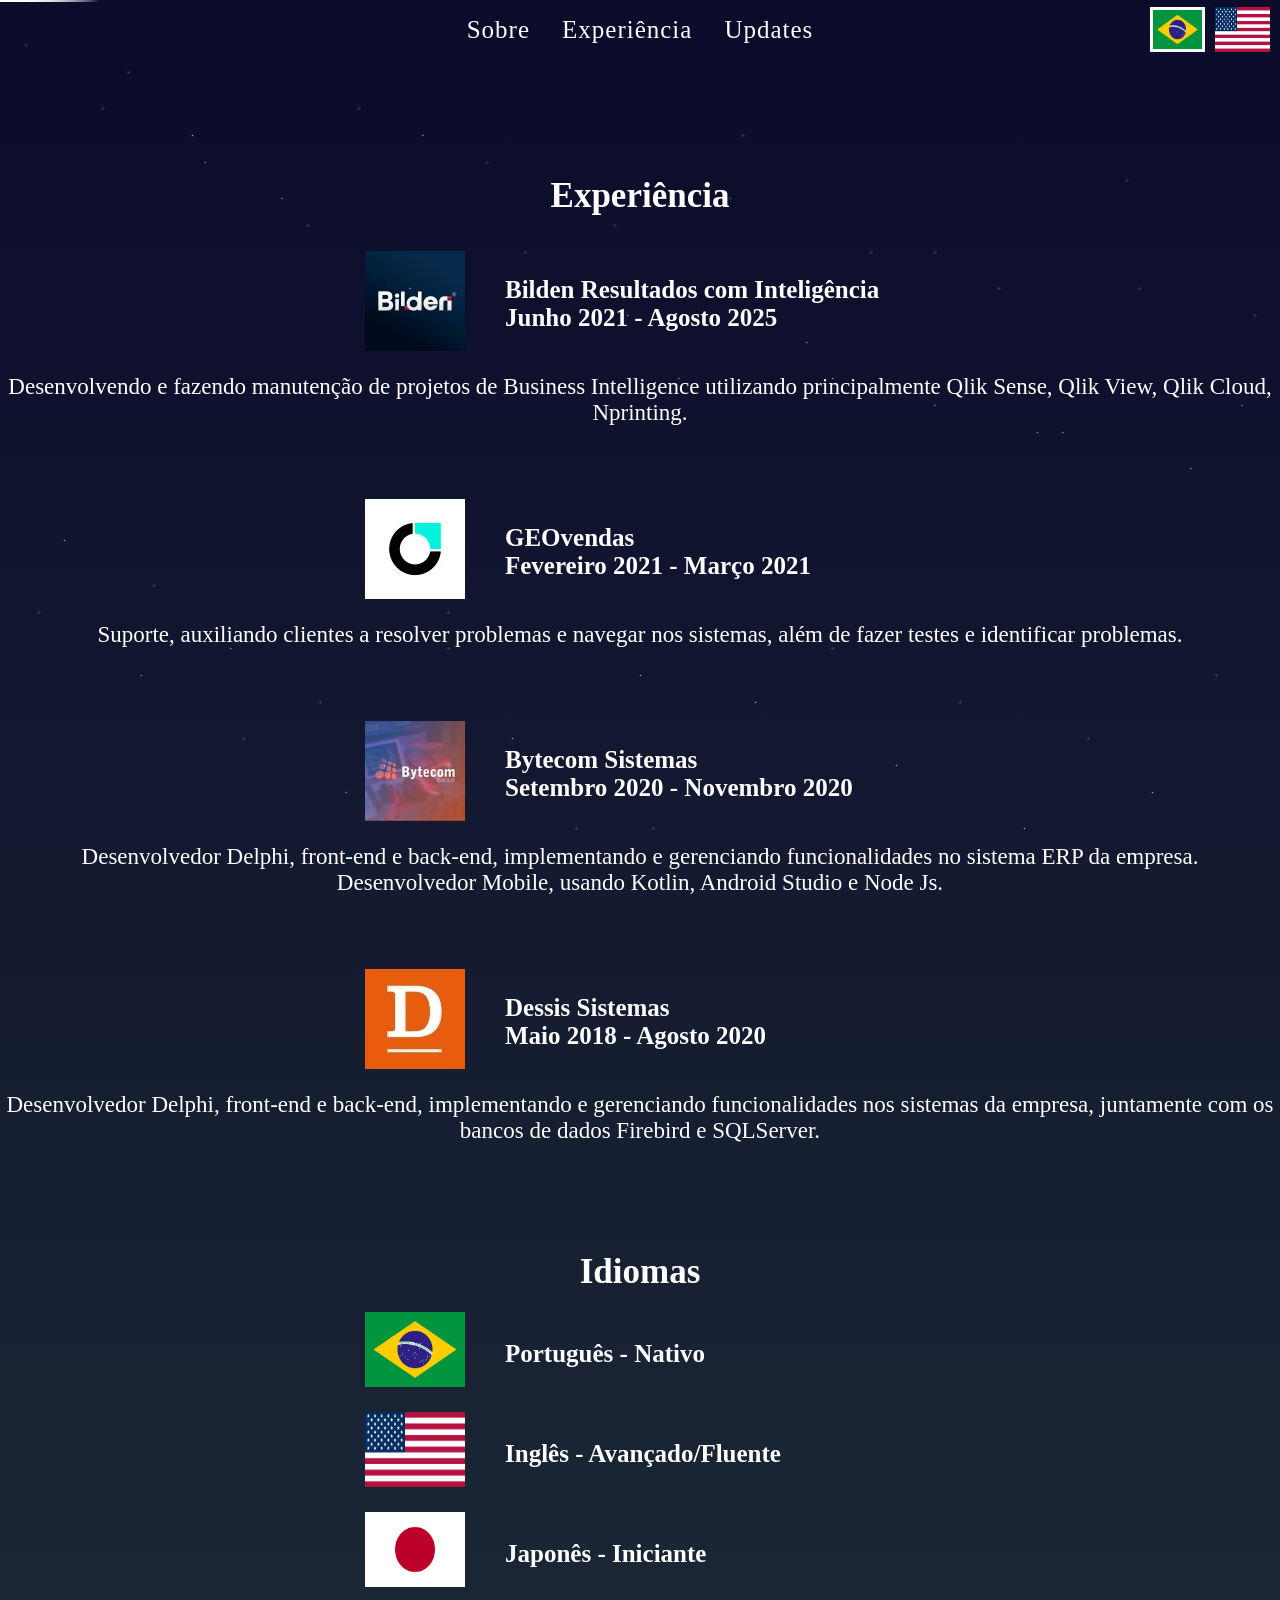
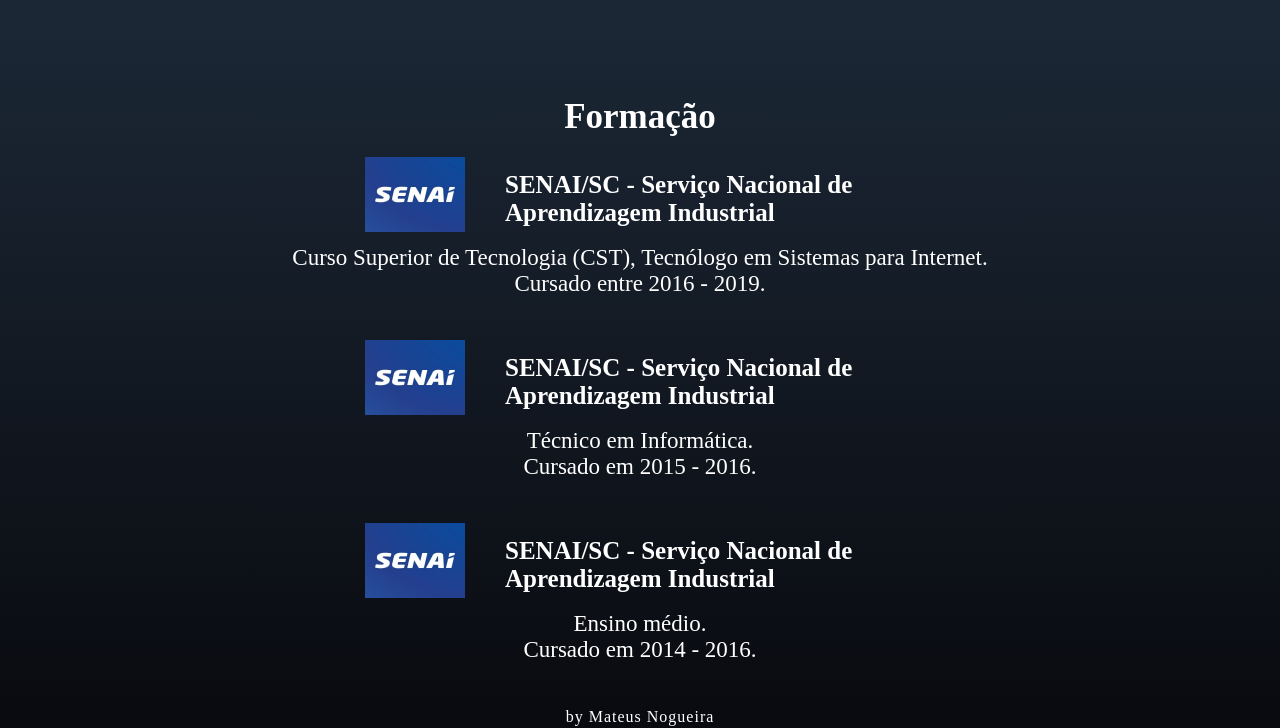
==== commit 1a9a3cfb: "Inclusão formação/educação, ajustes códigos." ====
--- a/Experience.html
+++ b/Experience.html
@@ -60,18 +60,38 @@
 
             <div class="ExperienceLanguagesContainer">
                 <div> <img class="ExperiencelanguageIcons" src="images/BrazilIcon.png" alt="Brazil"> </div>
-                <div data-i18n="experience.languagetxtptbr" class="TextExperiences ExperiencelanguageTxt pre-line-text"></div>
+                <div data-i18n="experience.languagetxtptbr" class="TextExperiences pre-line-text"></div>
             </div>
 
             <div class="ExperienceLanguagesContainer">
                 <div> <img class="ExperiencelanguageIcons" src="images/EUAIcon.png" alt="United States of America"> </div>
-                <div data-i18n="experience.languagetxtusa" class="TextExperiences ExperiencelanguageTxt pre-line-text"></div>
+                <div data-i18n="experience.languagetxtusa" class="TextExperiences pre-line-text"></div>
             </div>
 
             <div class="ExperienceLanguagesContainer">
                 <div> <img class="ExperiencelanguageIcons" src="images/JapanIcon.png" alt="Japan"> </div>
-                <div data-i18n="experience.languagetxtjapan" class="TextExperiences ExperiencelanguageTxt pre-line-text"></div>
+                <div data-i18n="experience.languagetxtjapan" class="TextExperiences pre-line-text"></div>
             </div>
+
+            <div data-i18n="experience.educationtxt" class="ExperienceTitles EducationSection"></div>
+
+            <div class="EducationSuperiorContainer">
+                <div> <img class="EducationIcons" src="images/SenaiScLogo.jpg" alt="Logo empresa Senai"> </div>
+                <div data-i18n="education.txtsenai" class="TextExperiences pre-line-text"></div>
+            </div>
+            <div class="InfoEducation"> <p data-i18n="education.bachelortxt" class="pre-line-text"></p> </div>
+
+            <div class="EducationSuperiorContainer">
+                <div> <img class="EducationIcons" src="images/SenaiScLogo.jpg" alt="Logo empresa Senai"> </div>
+                <div data-i18n="education.txtsenai" class="TextExperiences pre-line-text"></div>
+            </div>
+            <div class="InfoEducation"> <p data-i18n="education.ittechniciantxt" class="pre-line-text"></p> </div>
+
+            <div class="EducationSuperiorContainer">
+                <div> <img class="EducationIcons" src="images/SenaiScLogo.jpg" alt="Logo empresa Senai"> </div>
+                <div data-i18n="education.txtsenai" class="TextExperiences pre-line-text"></div>
+            </div>
+            <div class="InfoEducation"> <p data-i18n="education.highschooltxt" class="pre-line-text"></p> </div>
 
         </main>
 
--- a/src/css/Main.css
+++ b/src/css/Main.css
@@ -271,10 +271,6 @@
   height: 100px;
 }
 
-.ImageBilden {
-  margin-right: 15px;
-}
-
 .InfoBildenContainer {
   color: #fff;
   display: flex;
@@ -295,10 +291,6 @@
   margin-top: 50px;
 }
 
-.ImageGEOvendas {
-  margin-right: 15px;
-}
-
 .InfoGEOvendasContainer {
   color: #fff;
   display: flex;
@@ -319,10 +311,6 @@
   margin-top: 50px;
 }
 
-.ImageBytecom {
-  margin-right: 15px;
-}
-
 .InfoBytecomContainer {
   color: #fff;
   display: flex;
@@ -341,10 +329,6 @@
   margin: 0 auto;
   height: 100px;
   margin-top: 50px; 
-}
-
-.ImageDessis {
-  margin-right: 15px;
 }
 
 .InfoDessisContainer {
@@ -372,9 +356,39 @@
 }
 
 .ExperiencelanguageIcons {
-  margin-right: 15px;
   height: 75px;
   width: 100px;
+}
+
+.EducationSection {
+  margin-top: 85px;
+  margin-bottom: 20px;
+}
+
+.EducationSuperiorContainer {
+  display: grid;
+  grid-template-columns: 120px 1fr;
+  grid-template-rows: auto auto;
+  gap: 10px 20px;
+  align-items: start;
+  max-width: 550px;
+  margin: 0 auto;
+  height: 100px;
+}
+
+.EducationIcons {
+  height: 75px;
+  width: 100px;
+}
+
+.InfoEducation { 
+  color: #fff;
+  display: flex;
+  justify-content: center;
+  font-size: 23px;
+  text-align: center;
+  margin-top: -35px;
+  margin-bottom: 20px;
 }
 
 /* Updates */
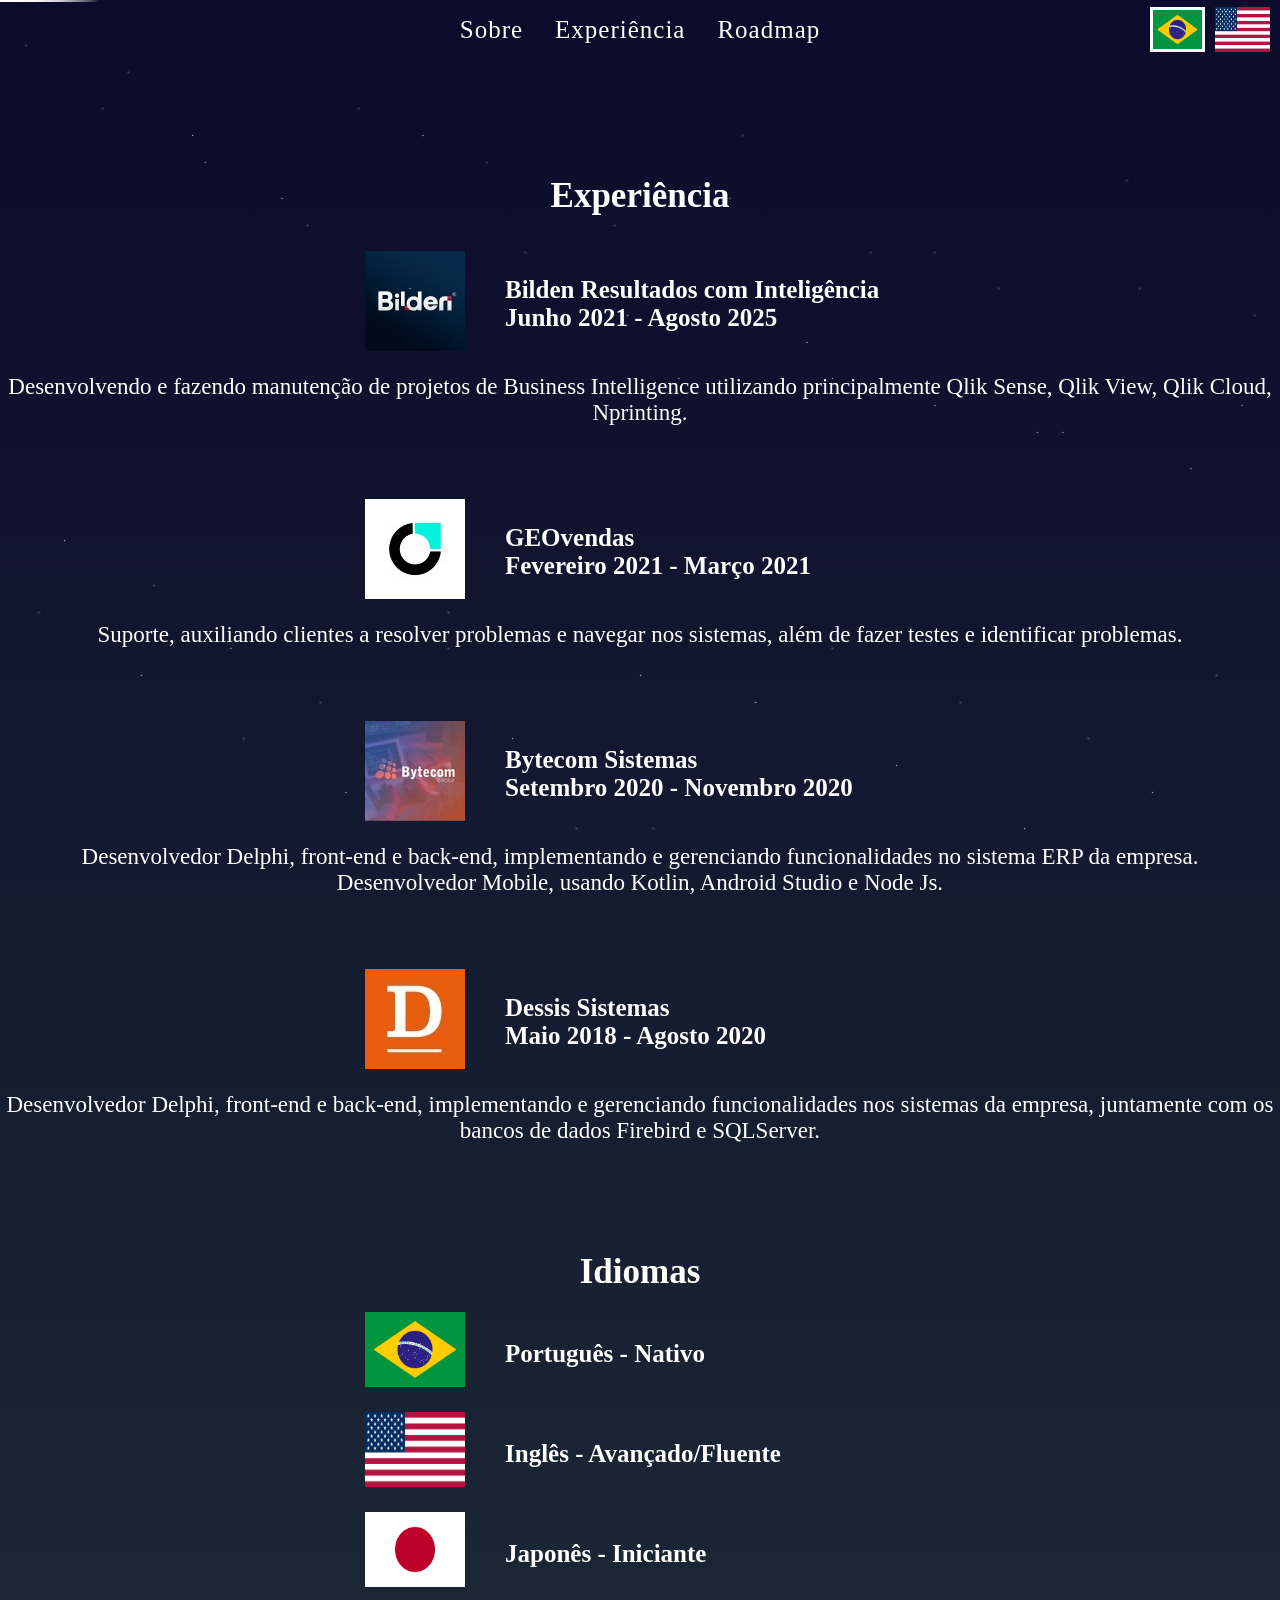
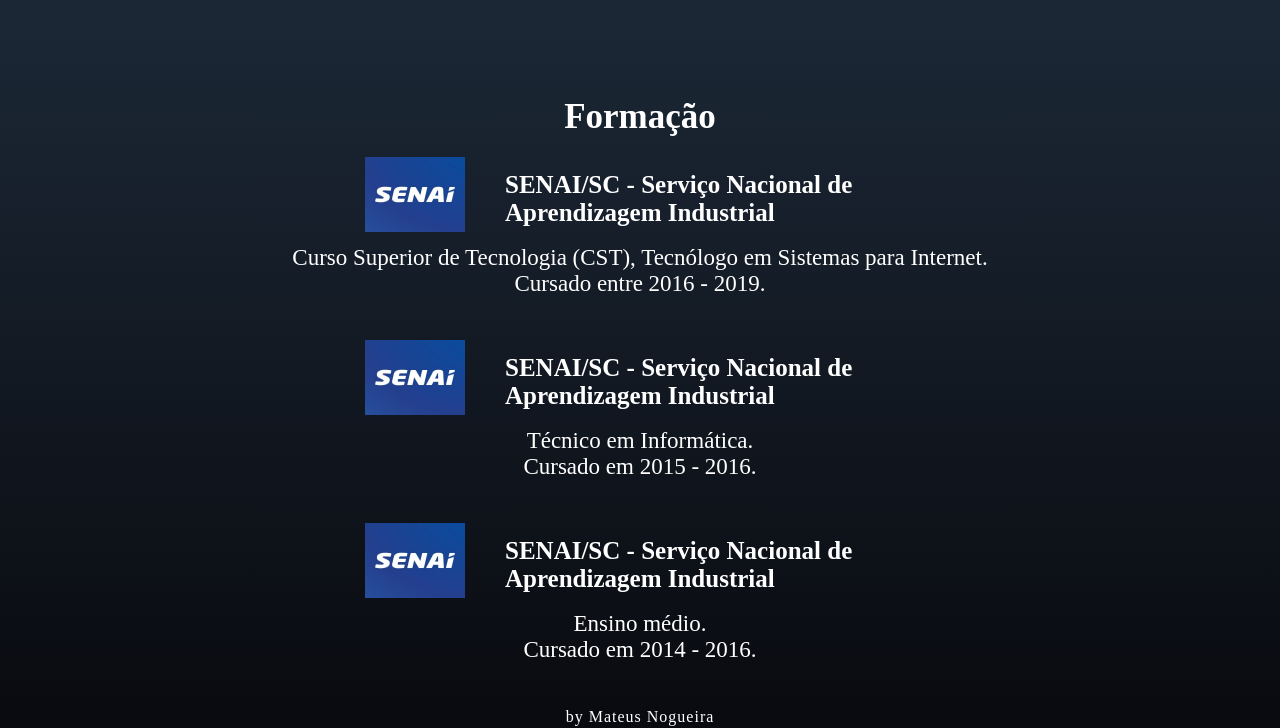
==== commit ee290d14: "Inclusão roadmap, ajustes visuais nos cards" ====
--- a/Experience.html
+++ b/Experience.html
@@ -21,7 +21,7 @@
                 <!-- Em PRD usar ./ para o index e ./Nome para os demais -->
                 <div class="IndexTxtMenu"> <a data-i18n="site.abouttxt" href="./"></a> </div>
                 <div class="IndexTxtMenu"> <a data-i18n="site.experiencetxt" href="./Experience.html"></a> </div>
-                <div class="IndexTxtMenu"> <a data-i18n="site.updatestxt" href="./Updates.html"></a> </div>
+                <div class="IndexTxtMenu"> <a data-i18n="site.roadmaptxt" href="./Roadmap.html"></a> </div>
             </div>
             <div class="IconContainer">
                 <input type="image" src="images/BrazilIcon.png" onclick="setLanguage('ptbr')" class="MenuIcon" id="BrazilIcon"/>
--- a/src/css/Main.css
+++ b/src/css/Main.css
@@ -88,7 +88,6 @@
   }
 }
 
-/* Additional twinkling stars with different animation timing */
 .stars::after {
   content: "";
   position: absolute;
@@ -165,11 +164,13 @@
   height: 45px;
   width: 55px;
   margin-right: 10px;
+  transition: all 0.3s ease;
 }
 
 .IndexTxtMain {
     color: #fff;
     text-align: center;
+    margin-bottom: 50px;
 }
 
 .IndexMain {
@@ -213,6 +214,106 @@
     letter-spacing: 1px;
     padding: 2px;
     font-family: Georgia, 'Times New Roman', Times, serif;
+}
+
+.IndexPhone {
+  display: flex;
+  position: relative;
+  justify-content: center;
+  margin-bottom: 25px;
+}
+
+.PhoneIcon {
+  position: relative;
+  top: 25%;
+}
+
+.IndexPhone li {
+  list-style: none;
+}
+
+.IndexTxtPhone {
+  color: #fff;
+  font-weight: 500;
+  font-size: 25px;
+  margin-top: auto;
+  margin-bottom: auto;
+  letter-spacing: 1px;
+  padding: 15px;
+  position: relative;
+  line-height: 1.2;
+}
+
+.IconCopy {
+  position: relative;
+  top: 25%;
+  transition: all 1s ease;
+}
+
+.IconCopy:hover {
+  cursor: pointer;
+}
+
+.IndexSocialsList {
+  display: flex;
+  position: relative;
+  justify-content: center;
+}
+
+.IndexSocialsList li {
+  list-style: none;
+}
+
+.IndexSocialsList li a {
+  width: 80px;
+  height: 80px;
+  background-color: #fff;
+  text-align: center;
+  line-height: 80px;
+  font-size: 35px;
+  margin: 0 10px;
+  display: block;
+  border-radius: 50%;
+  position: relative;
+  overflow: hidden;
+  border: 2px solid #fff;
+  z-index: 1;
+}
+
+.IndexSocialsList li a .icon {
+  position: relative;
+  color: #262626;
+  transition: .5s;
+  z-index: 3;
+}
+
+.IndexSocialsList li a:hover .icon {
+  color: #fff;
+  transform: rotateY(360deg);
+}
+
+.IndexSocialsList li a:before {
+  content: "";
+  position: absolute;
+  top: 100%;
+  left: 0;
+  width: 100%;
+  height: 100%;
+  background: #f00;
+  transition: .5s;
+  z-index: 2;
+}
+
+.IndexSocialsList li a:hover:before {
+  top: 0;
+}
+
+.IndexSocialsList li:nth-child(1) a:before{
+  background: #0f70d3;
+}
+
+.IndexSocialsList li:nth-child(2) a:before{
+  background: #0f0f0f;
 }
 
 /* Experience */
@@ -391,9 +492,9 @@
   margin-bottom: 20px;
 }
 
-/* Updates */
-
-.UpdatesBody {
+/* Roadmap */
+
+.RoadmapBody {
     min-height: 100vh;
     background: linear-gradient(to bottom, #0b0b2b, #1b2735 70%, #090a0f);
     margin: 0;
@@ -401,11 +502,110 @@
     overflow: hidden;
 }
 
-.UpdatesMenu {
+.RoadmapMenu {
     justify-content: center;
     column-gap: 2px;
     height: 100%;
     margin-top: 0px;
     font-family: Georgia, 'Times New Roman', Times, serif;
     display: flex;
+}
+
+.RoadmapMain {
+  height: calc(100vh - var(--header-height) - var(--footer-height));
+  display: grid;
+  place-items: center;
+}
+
+.Roadmap {
+  display: flex;
+  flex-direction: column;
+  gap: 20px;
+}
+
+.RoadmapCard {
+  background: #ffffff0d; /* 5% opacity */
+  padding: 20px;
+  border-radius: 12px;
+  backdrop-filter: blur(10px);
+  transition: transform 0.2s ease, background 0.2s ease;
+  width: 100%;
+  max-width: 700px;
+  margin: 0 auto;
+  color: #fff;
+}
+
+.RoadmapCard:hover {
+  transform: translateY(-5px);
+  background: #ffffff14; /* 8% opacity */
+}
+
+.RoadmapCardTitle {
+  margin-bottom: 10px;
+  font-size: 30px;
+  font-weight: bold;
+}
+
+.RoadmapCardInfo {
+  font-size: 20px;
+}
+
+.RoadmapCardStatus {
+  display: inline-block;
+  padding: 6px 12px;
+  border-radius: 8px;
+  font-size: 16px;
+  font-weight: bold;
+}
+
+.RoadmapCardProgressContainer {
+  display: flex;
+  align-items: center;
+  gap: 16px;
+}
+
+.RoadmapCardProgress {
+  flex: 1;
+  height: 8px;
+  border-radius: 999px;
+  overflow: hidden;
+  background: #ffffff26; /* 15% opacity */
+}
+
+.RoadmapCardProgressBar {
+  height: 100%;
+  border-radius: 999px;
+}
+
+.RoadmapCardProgressValue {
+  min-width: 45px;
+  font-weight: bold;
+  text-align: right;
+}
+
+.StatusCompleted {
+  border-left: 4px solid #16864c;
+}
+
+.StatusCompleted .RoadmapCardStatus,
+.StatusCompleted .RoadmapCardProgressBar {
+  background: #16864c;
+}
+
+.StatusInDevelopment {
+  border-left: 4px solid #1057a3;
+}
+
+.StatusInDevelopment .RoadmapCardStatus,
+.StatusInDevelopment .RoadmapCardProgressBar {
+  background: #1057a3;
+}
+
+.StatusUpcoming {
+  border-left: 4px solid #7d28d3;
+}
+
+.StatusUpcoming .RoadmapCardStatus,
+.StatusUpcoming .RoadmapCardProgressBar {
+  background: #7d28d3;
 }
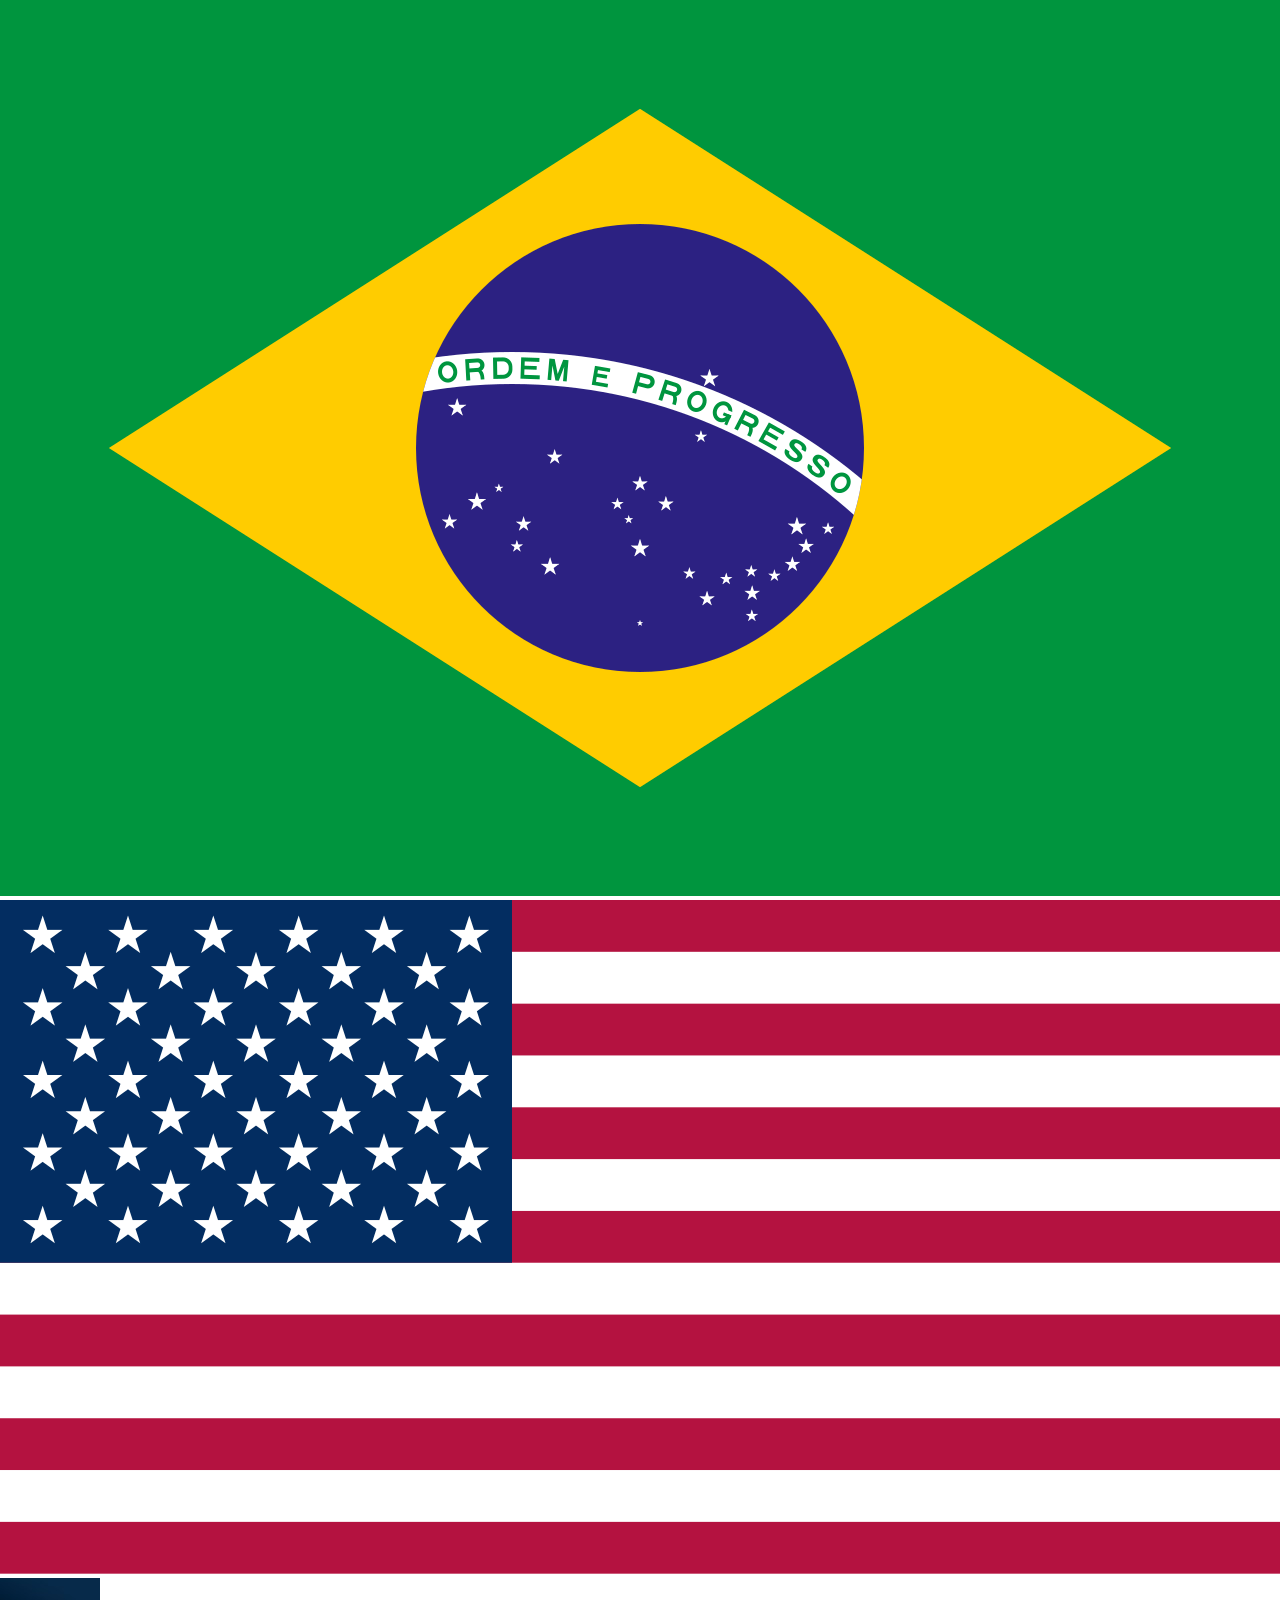
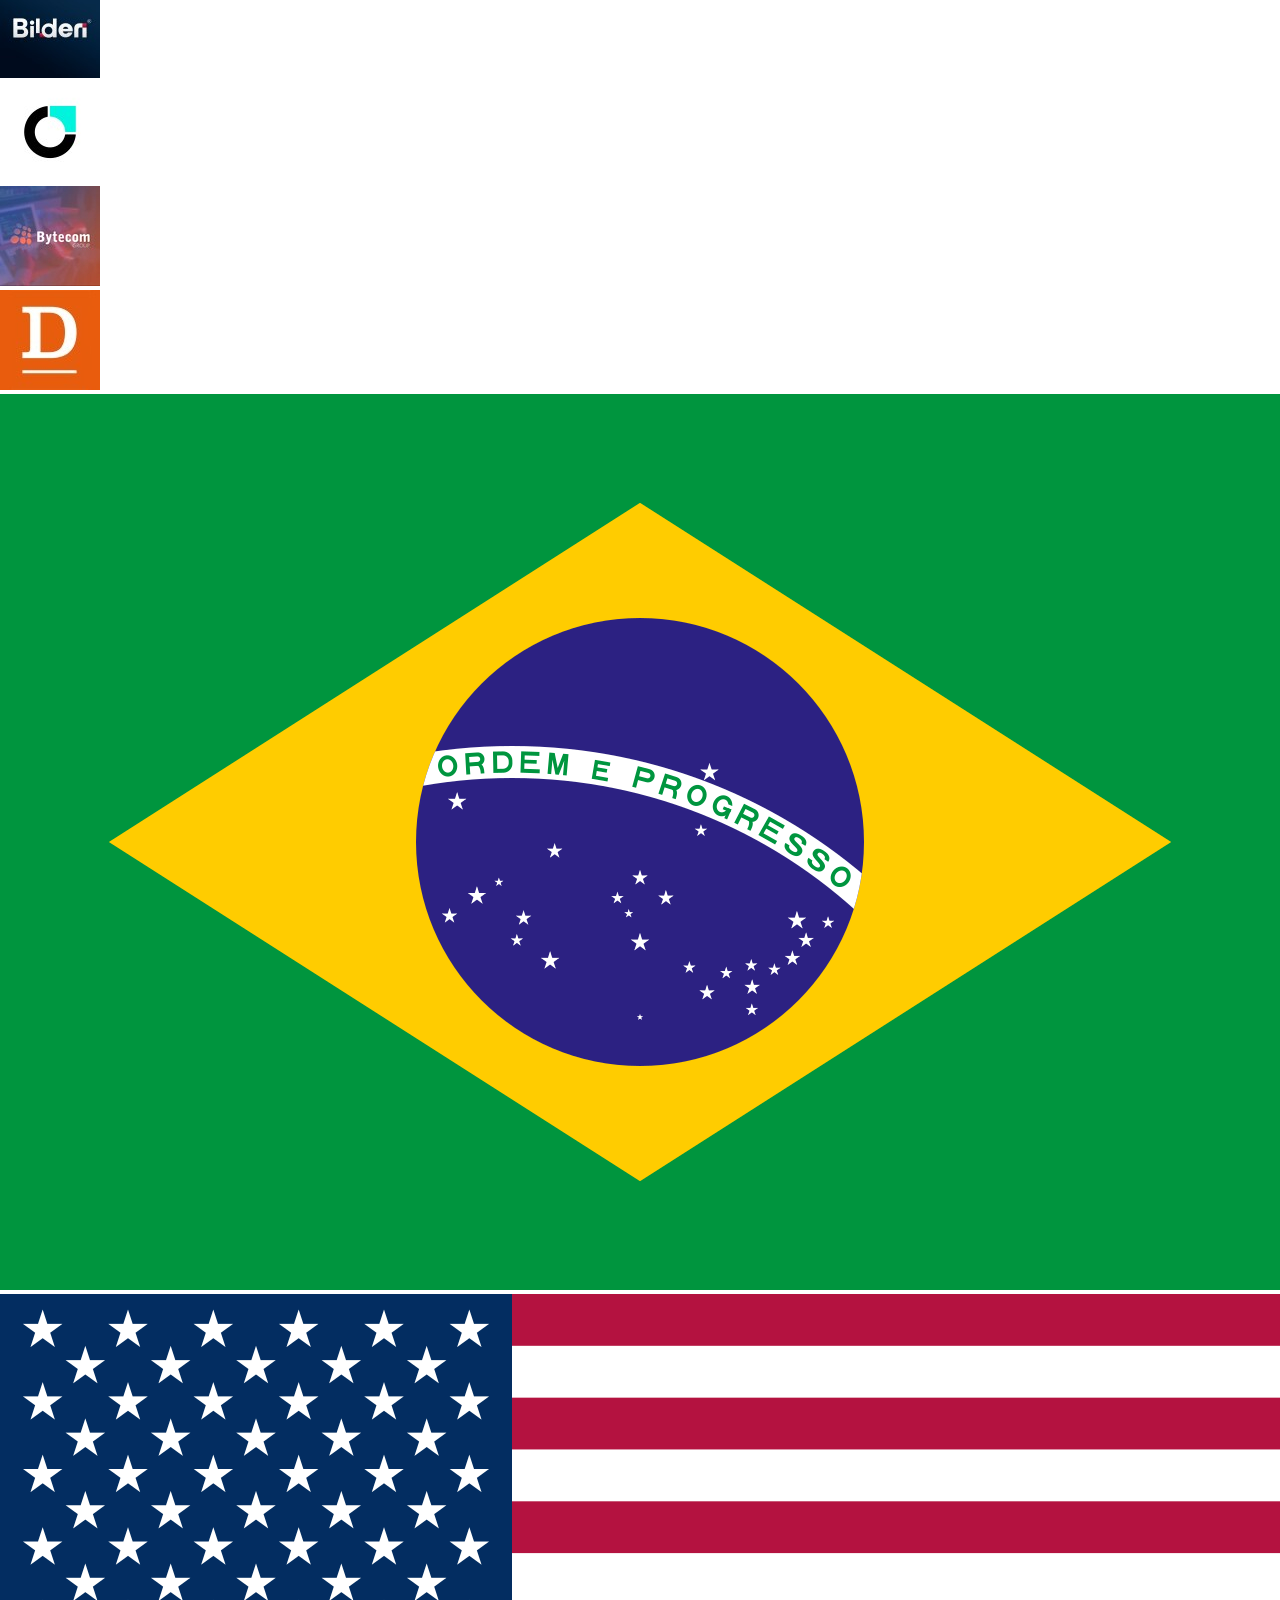
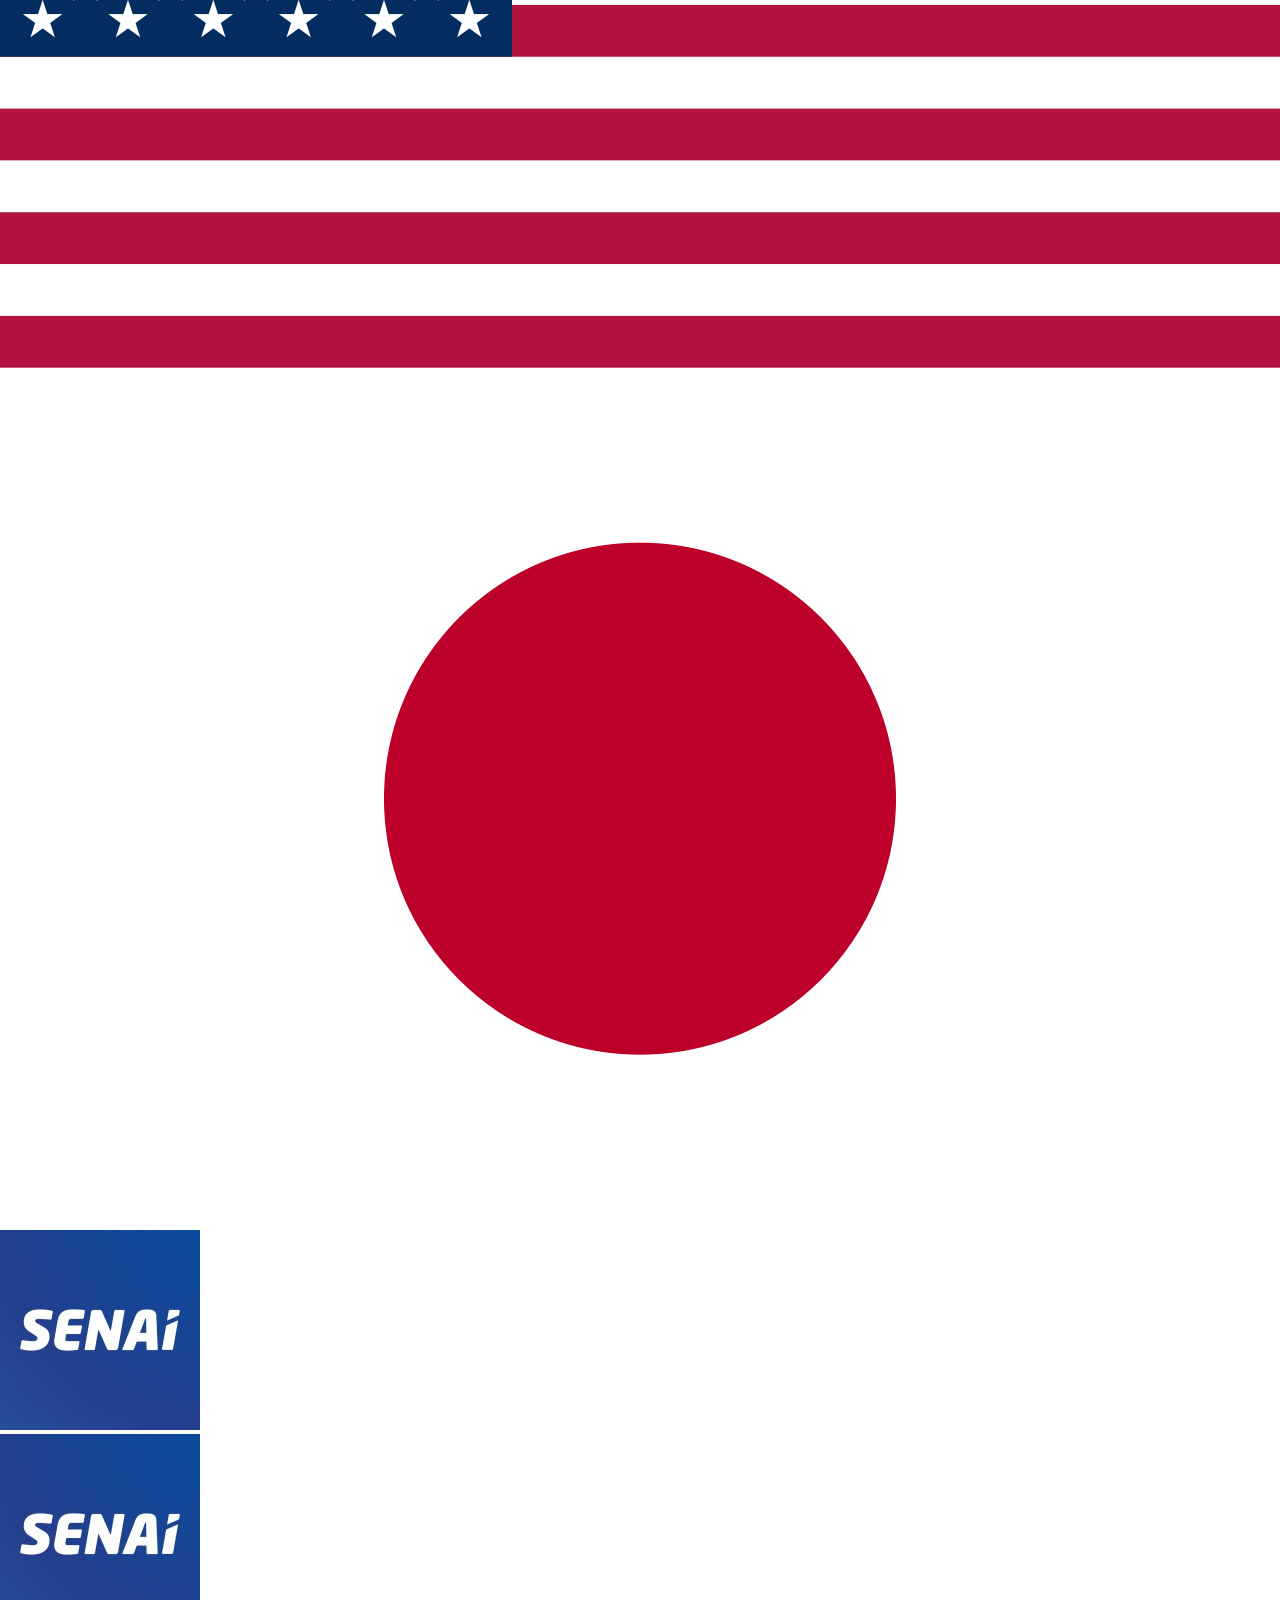
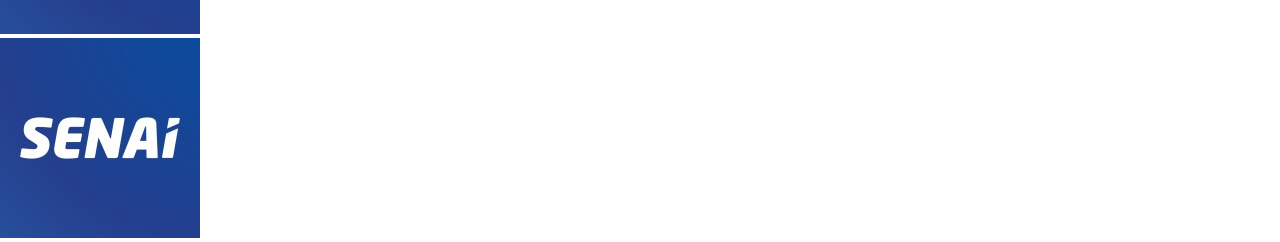
==== commit 2e66f365: "Reestruturação de código." ====
--- a/Experience.html
+++ b/Experience.html
@@ -19,9 +19,9 @@
             <div class="ExperienceMenu">
                 <!-- Somente em TESTES usar o nome do arquivo.HTML -->
                 <!-- Em PRD usar ./ para o index e ./Nome para os demais -->
-                <div class="IndexTxtMenu"> <a data-i18n="site.abouttxt" href="./"></a> </div>
-                <div class="IndexTxtMenu"> <a data-i18n="site.experiencetxt" href="./Experience.html"></a> </div>
-                <div class="IndexTxtMenu"> <a data-i18n="site.roadmaptxt" href="./Roadmap.html"></a> </div>
+                <div class="IndexTxtMenu"> <a data-i18n="site.abouttxt" href="Index.html"></a> </div>
+                <div class="IndexTxtMenu"> <a data-i18n="site.experiencetxt" href="Experience.html"></a> </div>
+                <div class="IndexTxtMenu"> <a data-i18n="site.roadmaptxt" href="Roadmap.html"></a> </div>
             </div>
             <div class="IconContainer">
                 <input type="image" src="images/BrazilIcon.png" onclick="setLanguage('ptbr')" class="MenuIcon" id="BrazilIcon"/>
--- a/src/css/Main.css
+++ b/src/css/Main.css
@@ -2,28 +2,40 @@
   box-sizing: border-box;
   border: 0;
   padding: 0;
-  outline: 0;
+  margin: 0;
+}
+
+/* Start Index / Resume(cv) */
+
+.IndexBody {
+  min-height: 100vh;
+  background: linear-gradient(to bottom, #0b0b2b, #1b2735 70%, #090a0f);
 }
 
 .Site {
-    min-height: 100dvh;
-    display: grid;
-    grid-template-rows: auto 1fr auto;
-    grid-template-columns: minmax(0, 1fr);
-}
-
-.IndexBody {
-    min-height: 100vh;
-    background: linear-gradient(to bottom, #0b0b2b, #1b2735 70%, #090a0f);
-    margin: 0;
-    padding: 0;
-    overflow: hidden;
-}
-
-.stars {
+  position: relative;
+  min-height: 100dvh;
+  display: grid;
+  grid-template-rows: auto 1fr auto;
+  grid-template-columns: minmax(0, 1fr);
+  overflow: hidden;
+}
+
+.Header, .Main, .Footer {
+  position: relative;
+  z-index: 1;
+}
+
+.Stars, .ShootingStar {
+  z-index: 0;
+  pointer-events: none;
+}
+
+.Stars {
+  position: absolute;
   width: 1px;
   height: 1px;
-  position: absolute;
+  inset: 0;
   background: #fff;
   box-shadow: 2vw 5vh 2px #fff, 10vw 8vh 2px #fff, 15vw 15vh 1px #fff,
     22vw 22vh 1px #fff, 28vw 12vh 2px #fff, 32vw 32vh 1px #fff,
@@ -41,7 +53,7 @@
   animation: twinkle 8s infinite linear;
 }
 
-.shooting-star {
+.ShootingStar {
   position: absolute;
   width: 100px;
   height: 2px;
@@ -49,22 +61,34 @@
   animation: shoot 3s infinite ease-in;
 }
 
-.shooting-star:nth-child(1) {
-  top: 20%;
+.StarOne {
+  top: 10%;
   left: -100px;
   animation-delay: 0s;
 }
 
-.shooting-star:nth-child(2) {
-  top: 35%;
+.StarTwo {
+  top: 25%;
   left: -100px;
   animation-delay: 1s;
 }
 
-.shooting-star:nth-child(3) {
-  top: 50%;
+.StarThree {
+  top: 40%;
   left: -100px;
   animation-delay: 2s;
+}
+
+.StarFour {
+  top: 55%;
+  left: -100px;
+  animation-delay: 3s;
+}
+
+.StarFive {
+  top: 70%;
+  left: -100px;
+  animation-delay: 4s;
 }
 
 @keyframes twinkle {
@@ -88,7 +112,7 @@
   }
 }
 
-.stars::after {
+.Stars::after {
   content: "";
   position: absolute;
   width: 1px;
@@ -104,508 +128,173 @@
   animation: twinkle 6s infinite linear reverse;
 }
 
-.IndexMenu {
-    display: flex;
-    justify-content: center;
-    column-gap: 2px;
-    height: 100%;
-    margin-top: 0px;
-    font-family: Georgia, 'Times New Roman', Times, serif;
-}
-
-a {
+/* Start Header */
+
+.Header {
+  position: fixed;
+  z-index: 10;
+  display: flex;
+  align-items: center;
+  justify-content: flex-end;
+  width: 100%;
+  padding: 16px 32px;
+  background: rgba(5, 5, 20, 0.40);
+  backdrop-filter: blur(10px);
+  border-bottom: 1px solid rgba(255,255,255,0.08);
+}
+
+.MenuNav {
+  position: absolute;
+  left: 50%;
+  transform: translateX(-50%);
+  display: flex;
+  gap: 32px;
+}
+
+.MenuNavLink {
+  color: #fff;
   text-decoration: none;
-  color: #fff;
-}
-
-.IndexTxtMenu {
-    color: #fff;
-    font-weight: 500;
-    font-size: 25px;
-    margin-top: auto;
-    margin-bottom: auto;
-    letter-spacing: 1px;
-    padding: 15px;
-    position: relative;
-    line-height: 1.2;
-}
-
-.IndexTxtMenu::after,
-.IndexTxtMenu::before {
-  content: '';
-  position: absolute;
-  width: 100%;
-  height: 2px;
-  background: linear-gradient(to right, #fff, #fff);
-  bottom: 5px;
-  left: 0;
-  transform: scaleX(0);
-  transform-origin: right;
-  transition: transform 0.4s ease-out;
-}
-
-.IndexTxtMenu::before {
-  top: 5px;
-  transform-origin: left;
-}
-
-.IndexTxtMenu:hover::after,
-.IndexTxtMenu:hover::before {
-  transform: scaleX(1);
-}
-
-.IconContainer {
-  display: flex;
-  justify-content: flex-end;
-  margin-top: -49px;
-}
-
-.MenuIcon {
-  height: 45px;
-  width: 55px;
-  margin-right: 10px;
-  transition: all 0.3s ease;
-}
-
-.IndexTxtMain {
-    color: #fff;
-    text-align: center;
-    margin-bottom: 50px;
-}
-
-.IndexMain {
-  margin-top: 85px;
-}
-
-.IndexP-Name {
-  font-size: 35px;
-  font-weight: bold;
-  font-family: Georgia, 'Times New Roman', Times, serif;
-}
-
-.IndexP-About {
-  font-size: 25px;
-  font-family: Georgia, 'Times New Roman', Times, serif;
-}
-
-.pre-line-text {
-  white-space: pre-line;
-}
-
-.BorderLangIcon {
-  border: 3px solid #fff;
-}
-
-@keyframes neonFlicker {
-  0%, 100% {
-    text-shadow: 0 0 5px #fff, 0 0 10px #fff, 0 0 15px gray, 0 0 20px gray, 0 0 25px gray, 0 0 30px gray, 0 0 35px gray;
-  }
-  50% {
-    text-shadow: 0 0 5px #fff, 0 0 10px #fff, 0 0 15px gray, 0 0 20px gray, 0 0 25px gray, 0 0 30px gray, 0 0 35px gray, 0 0 40px gray, 0 0 50px gray, 0 0 75px gray;
-  }
-}
-
-.IndexTxtFooter {
-    display: flex;
-    justify-content: center;
-    color: #fff;
-    font-weight: 500;
-    font-size: 16px;
-    letter-spacing: 1px;
-    padding: 2px;
-    font-family: Georgia, 'Times New Roman', Times, serif;
-}
-
-.IndexPhone {
-  display: flex;
-  position: relative;
-  justify-content: center;
-  margin-bottom: 25px;
-}
-
-.PhoneIcon {
-  position: relative;
-  top: 25%;
-}
-
-.IndexPhone li {
-  list-style: none;
-}
-
-.IndexTxtPhone {
-  color: #fff;
-  font-weight: 500;
-  font-size: 25px;
-  margin-top: auto;
-  margin-bottom: auto;
-  letter-spacing: 1px;
-  padding: 15px;
-  position: relative;
-  line-height: 1.2;
-}
-
-.IconCopy {
-  position: relative;
-  top: 25%;
-  transition: all 1s ease;
-}
-
-.IconCopy:hover {
-  cursor: pointer;
-}
-
-.IndexSocialsList {
-  display: flex;
-  position: relative;
-  justify-content: center;
-}
-
-.IndexSocialsList li {
-  list-style: none;
-}
-
-.IndexSocialsList li a {
-  width: 80px;
-  height: 80px;
-  background-color: #fff;
-  text-align: center;
-  line-height: 80px;
-  font-size: 35px;
-  margin: 0 10px;
-  display: block;
-  border-radius: 50%;
-  position: relative;
-  overflow: hidden;
-  border: 2px solid #fff;
-  z-index: 1;
-}
-
-.IndexSocialsList li a .icon {
-  position: relative;
-  color: #262626;
-  transition: .5s;
-  z-index: 3;
-}
-
-.IndexSocialsList li a:hover .icon {
-  color: #fff;
-  transform: rotateY(360deg);
-}
-
-.IndexSocialsList li a:before {
-  content: "";
-  position: absolute;
-  top: 100%;
-  left: 0;
-  width: 100%;
-  height: 100%;
-  background: #f00;
-  transition: .5s;
-  z-index: 2;
-}
-
-.IndexSocialsList li a:hover:before {
-  top: 0;
-}
-
-.IndexSocialsList li:nth-child(1) a:before{
-  background: #0f70d3;
-}
-
-.IndexSocialsList li:nth-child(2) a:before{
-  background: #0f0f0f;
-}
-
-/* Experience */
-
-.ExperienceBody {
-    min-height: 100vh;
-    background: linear-gradient(to bottom, #0b0b2b, #1b2735 70%, #090a0f);
-    margin: 0;
-    padding: 0;
-    overflow-y: scroll;
-    overflow-x: hidden;
-}
-
-.ExperienceMenu {
-    display: flex;
-    justify-content: center;
-    column-gap: 2px;
-    height: 100%;
-    margin-top: 0px;
-    font-family: Georgia, 'Times New Roman', Times, serif;
-}
-
-.ExperienceMain {
-  margin-top: 85px;
-}
-
-.ExperienceTxtMain {
-    color: #fff;
-    text-align: center;
-}
-
-.ExperienceTitles {
-  color: #fff;
-  text-align: center;
-  font-size: 35px;
-  font-weight: bold;
-  font-family: Georgia, 'Times New Roman', Times, serif;
-  margin-bottom: 20px;
-}
-
-.TextExperiences {
-  color: #fff;
   font-size: 25px;
   font-weight: bold;
-  align-self: center;
-}
-
-.ExperienceBildenContainer {
-  display: grid;
-  grid-template-columns: 120px 1fr;
-  grid-template-rows: auto auto;
-  gap: 10px 20px;
-  align-items: start;
-  max-width: 550px;
-  margin: 0 auto;
-  height: 100px;
-}
-
-.InfoBildenContainer {
-  color: #fff;
+}
+
+.MenuLanguageButtons {
   display: flex;
-  justify-content: center;
-  font-size: 23px;
-  text-align: center;
-}
-
-.ExperienceGEOvendasContainer {
-  display: grid;
-  grid-template-columns: 120px 1fr;
-  grid-template-rows: auto auto;
-  gap: 10px 20px;
-  align-items: start;
-  max-width: 550px;
-  margin: 0 auto;
-  height: 100px;
-  margin-top: 50px;
-}
-
-.InfoGEOvendasContainer {
-  color: #fff;
-  display: flex;
-  justify-content: center;
-  font-size: 23px;
-  text-align: center;
-}
-
-.ExperienceBytecomContainer {
-  display: grid;
-  grid-template-columns: 120px 1fr;
-  grid-template-rows: auto auto;
-  gap: 10px 20px;
-  align-items: start;
-  max-width: 550px;
-  margin: 0 auto;
-  height: 100px;
-  margin-top: 50px;
-}
-
-.InfoBytecomContainer {
-  color: #fff;
-  display: flex;
-  justify-content: center;
-  font-size: 23px;
-  text-align: center;
-}
-
-.ExperienceDessisContainer {
-  display: grid;
-  grid-template-columns: 120px 1fr;
-  grid-template-rows: auto auto;
-  gap: 10px 20px;
-  align-items: start;
-  max-width: 550px;
-  margin: 0 auto;
-  height: 100px;
-  margin-top: 50px; 
-}
-
-.InfoDessisContainer {
-  color: #fff;
-  display: flex;
-  justify-content: center;
-  font-size: 23px;
-  text-align: center;
-}
-
-.LanguagesSection {
-  margin-top: 85px;
-  margin-bottom: 20px;
-}
-
-.ExperienceLanguagesContainer {
-  display: grid;
-  grid-template-columns: 120px 1fr;
-  grid-template-rows: auto auto;
-  gap: 10px 20px;
-  align-items: start;
-  max-width: 550px;
-  margin: 0 auto;
-  height: 100px;
-}
-
-.ExperiencelanguageIcons {
-  height: 75px;
-  width: 100px;
-}
-
-.EducationSection {
-  margin-top: 85px;
-  margin-bottom: 20px;
-}
-
-.EducationSuperiorContainer {
-  display: grid;
-  grid-template-columns: 120px 1fr;
-  grid-template-rows: auto auto;
-  gap: 10px 20px;
-  align-items: start;
-  max-width: 550px;
-  margin: 0 auto;
-  height: 100px;
-}
-
-.EducationIcons {
-  height: 75px;
-  width: 100px;
-}
-
-.InfoEducation { 
-  color: #fff;
-  display: flex;
-  justify-content: center;
-  font-size: 23px;
-  text-align: center;
-  margin-top: -35px;
-  margin-bottom: 20px;
-}
-
-/* Roadmap */
-
-.RoadmapBody {
-    min-height: 100vh;
-    background: linear-gradient(to bottom, #0b0b2b, #1b2735 70%, #090a0f);
-    margin: 0;
-    padding: 0;
-    overflow: hidden;
-}
-
-.RoadmapMenu {
-    justify-content: center;
-    column-gap: 2px;
-    height: 100%;
-    margin-top: 0px;
-    font-family: Georgia, 'Times New Roman', Times, serif;
-    display: flex;
-}
-
-.RoadmapMain {
-  height: calc(100vh - var(--header-height) - var(--footer-height));
-  display: grid;
-  place-items: center;
-}
-
-.Roadmap {
+  align-items: center;
+  gap: 12px;
+}
+
+.LanguageButton {
+  background: transparent;
+  cursor: pointer;
+  padding: 4px;
+}
+
+.LanguageButton img {
+  width: 42px;
+  height: 42px;
+  object-fit: cover;
+  border-radius: 50%;
+}
+
+/* Finish Header */
+
+/* Start Main */
+
+.IndexMain {
+  position: relative;
+  z-index: 1;
+  min-height: 100vh;
   display: flex;
   flex-direction: column;
-  gap: 20px;
-}
-
-.RoadmapCard {
-  background: #ffffff0d; /* 5% opacity */
-  padding: 20px;
-  border-radius: 12px;
-  backdrop-filter: blur(10px);
-  transition: transform 0.2s ease, background 0.2s ease;
-  width: 100%;
+  align-items: center;
+  padding: 130px 24px 80px;
+}
+
+.AboutSection {
+  width: min(100%, 900px);
+  text-align: center;
+}
+
+.AboutDevName {
+  color: #fff;
+  font-size: clamp(32px, 4vw, 48px);
+  font-weight: bold;
+  margin-bottom: 24px;
+}
+
+.AboutDevDescription {
+  color: #fff;
+  font-size: clamp(22px, 2vw, 26px);
+  line-height: 1.7;
   max-width: 700px;
   margin: 0 auto;
-  color: #fff;
-}
-
-.RoadmapCard:hover {
-  transform: translateY(-5px);
-  background: #ffffff14; /* 8% opacity */
-}
-
-.RoadmapCardTitle {
-  margin-bottom: 10px;
-  font-size: 30px;
+  white-space: pre-line;
+}
+
+.ExperienceSection {
+  width: min(100%, 1000px);
+  margin-top: 80px;
+}
+
+.SectionTitle {
+  color: #fff;
+  font-size: clamp(28px, 4vw, 42px);
+  text-align: center;
+  margin-bottom: 48px;
+}
+
+.ExperienceCard {
+  display: grid;
+  grid-template-columns: 110px 1fr;
+  gap: 20px 28px;
+  align-items: center;
+  margin-bottom: 64px;
+}
+
+.ExperienceLogo {
+  width: 110px;
+  height: 110px;
+  object-fit: cover;
+}
+
+.ExperienceHeader {
+  color: #fff;
+  text-align: left;
+}
+
+.ExperienceHeader h3 {
+  font-size: clamp(22px, 2.5vw, 30px);
+}
+
+.ExperienceHeader p {
+  font-size: clamp(18px, 2vw, 24px);
   font-weight: bold;
 }
 
-.RoadmapCardInfo {
-  font-size: 20px;
-}
-
-.RoadmapCardStatus {
-  display: inline-block;
-  padding: 6px 12px;
-  border-radius: 8px;
-  font-size: 16px;
-  font-weight: bold;
-}
-
-.RoadmapCardProgressContainer {
-  display: flex;
-  align-items: center;
-  gap: 16px;
-}
-
-.RoadmapCardProgress {
-  flex: 1;
-  height: 8px;
-  border-radius: 999px;
-  overflow: hidden;
-  background: #ffffff26; /* 15% opacity */
-}
-
-.RoadmapCardProgressBar {
-  height: 100%;
-  border-radius: 999px;
-}
-
-.RoadmapCardProgressValue {
-  min-width: 45px;
-  font-weight: bold;
-  text-align: right;
-}
-
-.StatusCompleted {
-  border-left: 4px solid #16864c;
-}
-
-.StatusCompleted .RoadmapCardStatus,
-.StatusCompleted .RoadmapCardProgressBar {
-  background: #16864c;
-}
-
-.StatusInDevelopment {
-  border-left: 4px solid #1057a3;
-}
-
-.StatusInDevelopment .RoadmapCardStatus,
-.StatusInDevelopment .RoadmapCardProgressBar {
-  background: #1057a3;
-}
-
-.StatusUpcoming {
-  border-left: 4px solid #7d28d3;
-}
-
-.StatusUpcoming .RoadmapCardStatus,
-.StatusUpcoming .RoadmapCardProgressBar {
-  background: #7d28d3;
-}+.ExperienceDescription {
+  grid-column: 1 / 3;
+  color: #fff;
+  font-size: clamp(18px, 2vw, 24px);
+  line-height: 1.5;
+  text-align: center;
+}
+
+/* Finish Main */
+
+@media (max-width: 600px) {
+  .Header {
+    position: fixed;
+    flex-direction: column;
+    justify-content: center;
+    gap: 12px;
+    padding: 16px;
+  }
+
+  .MenuNav {
+    position: static;
+    transform: none;
+    flex-wrap: wrap;
+    justify-content: center;
+  }
+
+  .MenuNavLink {
+    font-size: 18px;
+  }
+
+    .ExperienceCard {
+    grid-template-columns: 1fr;
+    justify-items: center;
+    text-align: center;
+  }
+
+  .ExperienceHeader {
+    text-align: center;
+  }
+
+  .ExperienceDescription {
+    grid-column: 1;
+  }
+}
+
+/* Finish Index / Resume(cv) */
